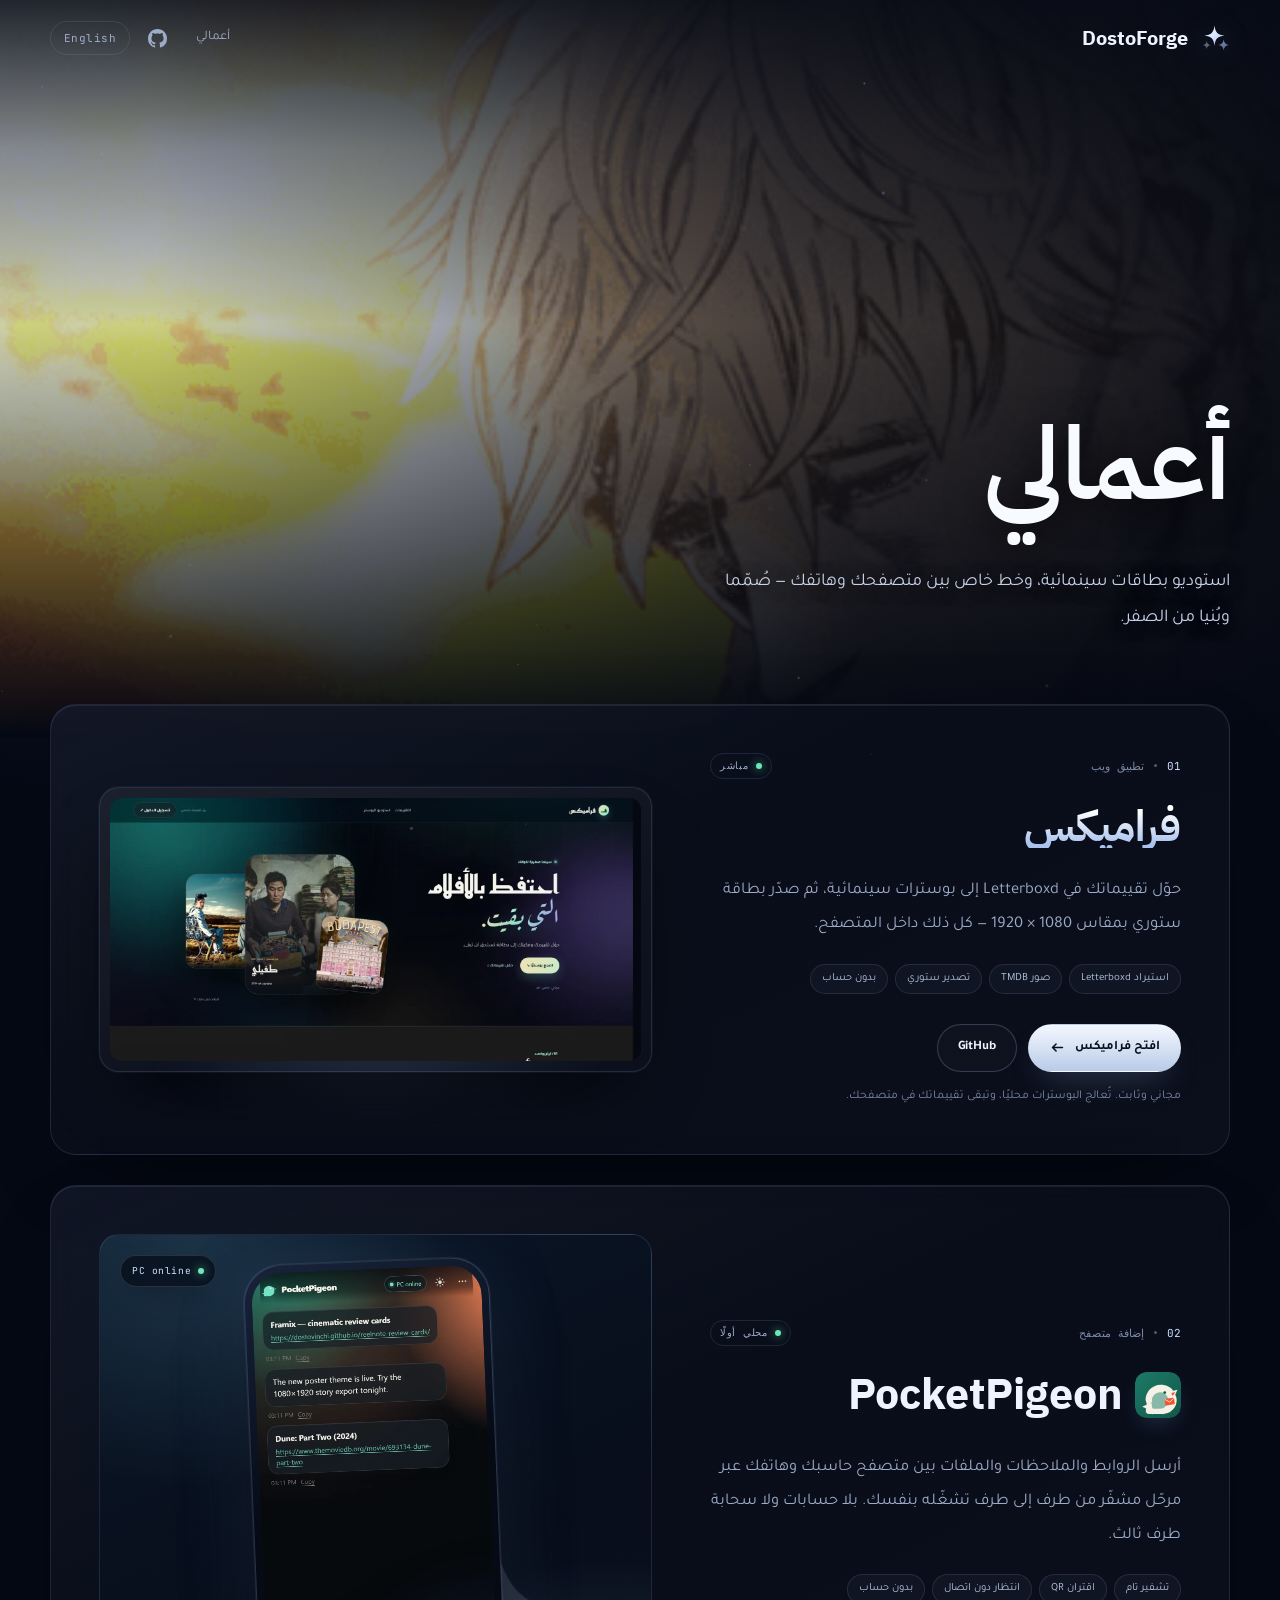
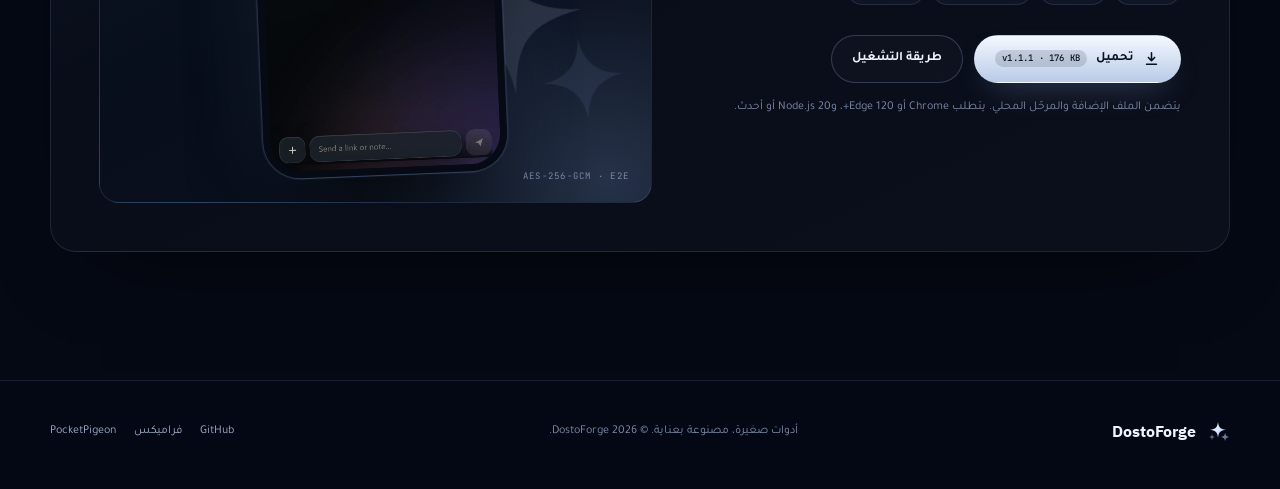
==== ar/index.html @ 3cb1f943 "Use the supplied anime loop for the hero Replace the generated hero with the user's anime GIF, re-en" ====
<!DOCTYPE html>
<html lang="ar" dir="rtl">
<head>
  <meta charset="utf-8">
  <meta name="viewport" content="width=device-width, initial-scale=1">
  <title>DostoForge — أدوات أفلام وتطبيقات صغيرة</title>
  <meta name="description" content="DostoForge يصنع أدوات أفلام صغيرة: فراميكس استوديو بطاقات المراجعات، وPocketPigeon إضافة إرسال مشفّرة من المتصفح إلى الهاتف.">
  <meta name="theme-color" content="#050914">
  <link rel="canonical" href="https://dostovinchi.github.io/ar/">
  <link rel="alternate" hreflang="en" href="https://dostovinchi.github.io/">
  <link rel="alternate" hreflang="ar" href="https://dostovinchi.github.io/ar/">
  <link rel="alternate" hreflang="x-default" href="https://dostovinchi.github.io/">
  <meta property="og:type" content="website">
  <meta property="og:site_name" content="DostoForge">
  <meta property="og:title" content="DostoForge — أدوات أفلام وتطبيقات صغيرة">
  <meta property="og:description" content="استوديو بطاقات سينمائية، وخط خاص بين متصفحك وهاتفك.">
  <meta property="og:url" content="https://dostovinchi.github.io/ar/">
  <meta property="og:image" content="https://dostovinchi.github.io/assets/brand/og.jpg?v=3">
  <meta property="og:image:width" content="1200">
  <meta property="og:image:height" content="630">
  <meta property="og:locale" content="ar_AR">
  <meta property="og:locale:alternate" content="en_US">
  <meta name="twitter:card" content="summary_large_image">
  <meta name="twitter:title" content="DostoForge — أدوات أفلام وتطبيقات صغيرة">
  <meta name="twitter:description" content="استوديو بطاقات سينمائية، وخط خاص بين متصفحك وهاتفك.">
  <meta name="twitter:image" content="https://dostovinchi.github.io/assets/brand/og.jpg?v=3">
  <link rel="icon" href="../assets/brand/icon.svg?v=2" type="image/svg+xml">
  <link rel="icon" href="../assets/brand/icon-32.png?v=2" sizes="32x32" type="image/png">
  <link rel="apple-touch-icon" href="../assets/brand/icon-180.png?v=2">
  <link rel="preconnect" href="https://fonts.googleapis.com">
  <link rel="preconnect" href="https://fonts.gstatic.com" crossorigin>
  <link href="https://fonts.googleapis.com/css2?family=IBM+Plex+Sans+Arabic:wght@300;400;500;600;700&family=JetBrains+Mono:wght@400;500&family=Tajawal:wght@400;500;700&display=swap" rel="stylesheet">
  <link rel="stylesheet" href="../styles.css?v=2">
  <script>document.documentElement.classList.add('js');</script>
  <script src="../app.js?v=2" defer></script>
</head>
<body>
  <canvas class="embers" data-embers aria-hidden="true"></canvas>
  <a class="skip" href="#main">انتقل إلى المحتوى</a>

  <header class="site-header" data-header>
    <div class="container bar">
      <a class="brand" href="../" aria-label="DostoForge — الرئيسية">
        <img src="../assets/brand/mark.svg?v=2" width="31" height="31" alt="">
        <span>DostoForge</span>
      </a>
      <nav class="nav" aria-label="الروابط">
        <a class="nav-link" href="#work">أعمالي</a>
        <a class="nav-icon" href="https://github.com/Dostovinchi" target="_blank" rel="noopener noreferrer" aria-label="Dostovinchi على GitHub" title="GitHub">
          <svg viewBox="0 0 16 16" fill="currentColor" aria-hidden="true"><path d="M8 0c4.42 0 8 3.58 8 8a8.013 8.013 0 0 1-5.45 7.59c-.4.08-.55-.17-.55-.38 0-.27.01-1.13.01-2.2 0-.75-.25-1.23-.54-1.48 1.78-.2 3.65-.88 3.65-3.95 0-.88-.31-1.59-.82-2.15.08-.2.36-1.02-.08-2.12 0 0-.67-.22-2.2.82-.64-.18-1.32-.27-2-.27-.68 0-1.36.09-2 .27-1.53-1.03-2.2-.82-2.2-.82-.44 1.1-.16 1.92-.08 2.12-.51.56-.82 1.28-.82 2.15 0 3.06 1.86 3.75 3.64 3.95-.23.2-.44.55-.51 1.07-.46.21-1.61.55-2.33-.66-.15-.24-.6-.83-1.23-.82-.67.01-.27.38.01.53.34.19.73.9.82 1.13.16.45.68 1.31 2.69.94 0 .67.01 1.3.01 1.49 0 .21-.15.45-.55.38A7.995 7.995 0 0 1 0 8c0-4.42 3.58-8 8-8Z"/></svg>
        </a>
        <a class="lang" href="../" hreflang="en" lang="en">English</a>
      </nav>
    </div>
  </header>

  <main id="main">
    <section class="hero" aria-labelledby="work-title">
      <div class="hero-media" aria-hidden="true">
        <picture>
          <source media="(prefers-reduced-motion: reduce)" srcset="../assets/hero/hero-anime-996.webp 996w, ../assets/hero/hero-anime.webp 498w" sizes="100vw">
          <source media="(max-width: 640px)" srcset="../assets/hero/hero-anime-mobile.gif">
          <img src="../assets/hero/hero-anime.gif" width="420" height="237" alt="" fetchpriority="high" decoding="async">
        </picture>
      </div>
      <div class="container hero-copy">
        <h1 id="work-title" class="display-title" data-reveal>أعمالي</h1>
        <p class="hero-lede" data-reveal>استوديو بطاقات سينمائية، وخط خاص بين متصفحك وهاتفك — صُمّما وبُنيا من الصفر.</p>
      </div>
    </section>

    <section id="work" class="container works" aria-label="الأعمال">
      <article class="card project" data-reveal>
        <div class="project-copy">
          <p class="project-meta">
            <span class="index">01</span>
            <span class="dot" aria-hidden="true"></span>
            <span>تطبيق ويب</span>
            <span class="status"><i aria-hidden="true"></i>مباشر</span>
          </p>
          <a class="project-logo" href="https://dostovinchi.github.io/reelnote-review-cards/" target="_blank" rel="noopener noreferrer">
            <span class="framix-word">فراميكس</span>
          </a>
          <p class="tagline">حوّل تقييماتك في Letterboxd إلى بوسترات سينمائية، ثم صدّر بطاقة ستوري بمقاس 1080 × 1920 — كل ذلك داخل المتصفح.</p>
          <ul class="chips">
            <li>استيراد Letterboxd</li>
            <li>صور TMDB</li>
            <li>تصدير ستوري</li>
            <li>بدون حساب</li>
          </ul>
          <div class="actions">
            <a class="btn btn-primary" href="https://dostovinchi.github.io/reelnote-review-cards/" target="_blank" rel="noopener noreferrer">
              افتح فراميكس
              <svg class="flip-rtl" viewBox="0 0 24 24" fill="none" stroke="currentColor" stroke-width="2.2" stroke-linecap="round" stroke-linejoin="round" aria-hidden="true"><path d="M5 12h14m0 0-5-5m5 5-5 5"/></svg>
            </a>
            <a class="btn btn-ghost" href="https://github.com/Dostovinchi/reelnote-review-cards" target="_blank" rel="noopener noreferrer">GitHub</a>
          </div>
          <p class="footnote">مجاني وثابت. تُعالج البوسترات محليًا، وتبقى تقييماتك في متصفحك.</p>
        </div>
        <a class="shot-frame project-art" href="https://dostovinchi.github.io/reelnote-review-cards/" target="_blank" rel="noopener noreferrer" aria-label="افتح فراميكس">
          <img src="../assets/framix/framix-studio.webp" width="1600" height="1000" alt="الصفحة الرئيسية لفراميكس مع صور أفلام عائمة وعنوان عربي" loading="lazy" decoding="async">
        </a>
      </article>

      <article class="card project" data-reveal>
        <div class="project-copy">
          <p class="project-meta">
            <span class="index">02</span>
            <span class="dot" aria-hidden="true"></span>
            <span>إضافة متصفح</span>
            <span class="status"><i aria-hidden="true"></i>محلي أولًا</span>
          </p>
          <div class="project-logo">
            <img class="pigeon-mark" src="../assets/pocketpigeon/icon.svg" width="46" height="46" alt="">
            <span>PocketPigeon</span>
          </div>
          <p class="tagline">أرسل الروابط والملاحظات والملفات بين متصفح حاسبك وهاتفك عبر مرحّل مشفّر من طرف إلى طرف تشغّله بنفسك. بلا حسابات ولا سحابة طرف ثالث.</p>
          <ul class="chips">
            <li>تشفير تام</li>
            <li>اقتران QR</li>
            <li>انتظار دون اتصال</li>
            <li>بدون حساب</li>
          </ul>
          <div class="actions">
            <a class="btn btn-primary" href="../downloads/pocketpigeon-1.1.1.zip" download>
              <svg viewBox="0 0 24 24" fill="none" stroke="currentColor" stroke-width="2.2" stroke-linecap="round" stroke-linejoin="round" aria-hidden="true"><path d="M12 4v11m0 0-4.5-4.5M12 15l4.5-4.5M5 20h14"/></svg>
              تحميل
              <span class="btn-badge">v1.1.1 · 176 KB</span>
            </a>
            <button class="btn btn-ghost" type="button" data-open-steps>طريقة التشغيل</button>
          </div>
          <p class="footnote">يتضمن الملف الإضافة والمرحّل المحلي. يتطلب Chrome أو Edge 120+، وNode.js 20 أو أحدث.</p>
        </div>
        <div class="pigeon-art project-art">
          <img class="pigeon-mark-bg" src="../assets/brand/mark.svg?v=2" width="230" height="230" alt="" aria-hidden="true">
          <span class="float-pill"><i aria-hidden="true"></i>PC online</span>
          <span class="art-caption">AES-256-GCM · E2E</span>
          <div class="phone">
            <img src="../assets/pocketpigeon/pigeon-inbox.webp" width="860" height="1864" alt="صندوق وارد PocketPigeon على الهاتف يعرض رابطين وملاحظة أُرسلت من الحاسب" loading="lazy" decoding="async">
          </div>
        </div>
      </article>
    </section>
  </main>

  <footer class="site-footer">
    <div class="container footer-row">
      <a class="footer-brand" href="../">
        <img src="../assets/brand/mark.svg?v=2" width="25" height="25" alt="">
        <span>DostoForge</span>
      </a>
      <p class="footer-note">أدوات صغيرة، مصنوعة بعناية. © 2026 DostoForge.</p>
      <nav class="footer-links" aria-label="روابط التذييل">
        <a href="https://github.com/Dostovinchi" target="_blank" rel="noopener noreferrer">GitHub</a>
        <a href="https://dostovinchi.github.io/reelnote-review-cards/" target="_blank" rel="noopener noreferrer">فراميكس</a>
        <a href="../downloads/pocketpigeon-1.1.1.zip" download>PocketPigeon</a>
      </nav>
    </div>
  </footer>

  <dialog class="dialog" data-steps-dialog aria-labelledby="steps-title">
    <div class="dialog-body">
      <button class="dialog-close" type="button" data-close-dialog aria-label="إغلاق">×</button>
      <p class="dialog-kicker">PocketPigeon · البدء السريع</p>
      <h2 id="steps-title">شغّله في ثلاث خطوات</h2>
      <p class="intro">PocketPigeon نصفان: إضافة للمتصفح، ومرحّل صغير يعمل على حاسبك.</p>
      <ol class="steps">
        <li>
          <strong>شغّل المرحّل</strong>
          <p>على ويندوز، فك ضغط الملف وانقر نقرًا مزدوجًا على <code>start-relay.cmd</code>. أو نفّذ <code>cd server &amp;&amp; npm install &amp;&amp; npm start</code>. أبقِ النافذة مفتوحة.</p>
        </li>
        <li>
          <strong>حمّل الإضافة</strong>
          <p>افتح <code>chrome://extensions</code>، فعّل «وضع المطوّر»، اختر <strong>تحميل غير مضغوط</strong> وحدد مجلد <code>extension</code>.</p>
        </li>
        <li>
          <strong>اقرن هاتفك</strong>
          <p>ضع الهاتف على نفس شبكة Wi-Fi، افتح الإضافة وامسح رمز QR. تُشفّر الرسائل على الجهازين.</p>
        </li>
      </ol>
      <p class="dialog-note">Node.js 20+ · ويندوز أو macOS أو Linux · لا يخزّن المرحّل سوى النص المشفّر.</p>
    </div>
  </dialog>
</body>
</html>
---- styles.css ----
/* DostoForge — shared styles for the English and Arabic pages */
:root {
  --bg: #050914;
  --bg-soft: #081020;
  --surface: #0b1426;
  --surface-2: #101c33;
  --ink: #eef3ff;
  --muted: #9dacc8;
  --faint: #7d8ba8;
  --accent: #cfe0ff;
  --accent-strong: #f4f8ff;
  --accent-deep: #7f9cd0;
  --line: rgba(170, 195, 255, 0.13);
  --line-strong: rgba(170, 195, 255, 0.24);
  --green: #6ee7b7;
  --teal: #7dd3fc;
  --display: "Sora", "Segoe UI", sans-serif;
  --body: "Inter", "Segoe UI", sans-serif;
  --mono: "JetBrains Mono", "SFMono-Regular", Consolas, monospace;
  --radius: 26px;
  --container: 1180px;
}

html[lang="ar"] {
  --display: "IBM Plex Sans Arabic", "Segoe UI", sans-serif;
  --body: "Tajawal", "Segoe UI", sans-serif;
}

*,
*::before,
*::after {
  box-sizing: border-box;
}

html {
  scroll-behavior: smooth;
  scroll-padding-top: 96px;
  color-scheme: dark;
}

body {
  margin: 0;
  min-height: 100vh;
  background:
    radial-gradient(1100px 640px at 88% -8%, rgba(38, 55, 100, 0.55), transparent 62%),
    radial-gradient(900px 560px at 4% 22%, rgba(20, 30, 62, 0.6), transparent 60%),
    var(--bg);
  color: var(--ink);
  font-family: var(--body);
  font-size: 16px;
  line-height: 1.65;
  -webkit-font-smoothing: antialiased;
  text-rendering: optimizeLegibility;
}

img {
  max-width: 100%;
}

a {
  color: inherit;
  text-decoration: none;
}

button {
  font: inherit;
  color: inherit;
  cursor: pointer;
}

::selection {
  background: rgba(160, 195, 255, 0.3);
  color: #fff;
}

:focus-visible {
  outline: 2px solid var(--accent);
  outline-offset: 3px;
  border-radius: 6px;
}

.container {
  width: min(100% - 44px, var(--container));
  margin-inline: auto;
}

.skip {
  position: absolute;
  inset-inline-start: 16px;
  top: -60px;
  z-index: 100;
  background: var(--accent);
  color: #071020;
  padding: 10px 16px;
  border-radius: 999px;
  font-weight: 700;
  transition: top 0.2s;
}

.skip:focus {
  top: 14px;
}

/* Ember canvas */
.embers {
  position: fixed;
  inset: 0;
  z-index: 3;
  pointer-events: none;
  opacity: 0.5;
}

/* Header */
.site-header {
  position: fixed;
  inset-inline: 0;
  top: 0;
  z-index: 20;
  transition: background 0.3s, border-color 0.3s, backdrop-filter 0.3s;
  border-bottom: 1px solid transparent;
}

.site-header.is-scrolled {
  background: rgba(5, 9, 20, 0.78);
  border-bottom-color: var(--line);
  -webkit-backdrop-filter: blur(16px);
  backdrop-filter: blur(16px);
}

.bar {
  display: flex;
  align-items: center;
  justify-content: space-between;
  gap: 20px;
  height: 76px;
}

.brand {
  display: inline-flex;
  align-items: center;
  gap: 11px;
  font-family: var(--display);
  font-weight: 800;
  font-size: 19px;
  letter-spacing: -0.02em;
}

html[lang="ar"] .brand {
  font-size: 20px;
  letter-spacing: 0;
}

.brand img {
  width: 31px;
  height: 31px;
  filter: drop-shadow(0 4px 14px rgba(150, 180, 255, 0.3));
}

.nav {
  display: flex;
  align-items: center;
  gap: 8px;
}

.nav-link,
.lang {
  font-size: 13px;
  color: var(--muted);
  padding: 8px 12px;
  border-radius: 999px;
  transition: color 0.2s, background 0.2s;
}

.nav-link:hover,
.lang:hover {
  color: var(--ink);
  background: rgba(255, 255, 255, 0.05);
}

.lang {
  font-family: var(--mono);
  font-size: 11px;
  letter-spacing: 0.04em;
  border: 1px solid var(--line);
  padding: 7px 13px;
}

.nav-icon {
  display: grid;
  place-items: center;
  width: 38px;
  height: 38px;
  border-radius: 50%;
  color: var(--muted);
  transition: color 0.2s, background 0.2s;
}

.nav-icon:hover {
  color: var(--ink);
  background: rgba(255, 255, 255, 0.06);
}

.nav-icon svg {
  width: 19px;
  height: 19px;
}

/* Hero */
.hero {
  position: relative;
  display: flex;
  align-items: flex-end;
  min-height: min(82vh, 760px);
  padding: 140px 0 clamp(64px, 8vw, 104px);
  overflow: hidden;
  isolation: isolate;
}

.hero-media {
  position: absolute;
  inset: 0;
  z-index: -1;
  background: url("assets/hero/hero-anime-996.webp") center / cover no-repeat;
}

.hero-media picture {
  display: block;
  width: 100%;
  height: 100%;
}

.hero-media img {
  width: 100%;
  height: 100%;
  object-fit: cover;
  object-position: 50% 40%;
  filter: brightness(1.08) saturate(1.03);
}

.hero-media::after {
  content: "";
  position: absolute;
  inset: 0;
  background:
    linear-gradient(180deg, rgba(5, 9, 20, 0.88) 0%, rgba(5, 9, 20, 0.46) 20%, rgba(5, 9, 20, 0.16) 44%, rgba(5, 9, 20, 0.64) 76%, var(--bg) 100%),
    linear-gradient(90deg, rgba(5, 9, 20, 0.9) 0%, rgba(5, 9, 20, 0.58) 38%, rgba(5, 9, 20, 0.16) 70%, transparent 88%),
    radial-gradient(140% 120% at 72% 8%, rgba(80, 115, 190, 0.16), transparent 62%);
}

html[dir="rtl"] .hero-media::after {
  background:
    linear-gradient(180deg, rgba(5, 9, 20, 0.88) 0%, rgba(5, 9, 20, 0.46) 20%, rgba(5, 9, 20, 0.16) 44%, rgba(5, 9, 20, 0.64) 76%, var(--bg) 100%),
    linear-gradient(270deg, rgba(5, 9, 20, 0.9) 0%, rgba(5, 9, 20, 0.58) 38%, rgba(5, 9, 20, 0.16) 70%, transparent 88%),
    radial-gradient(140% 120% at 28% 8%, rgba(80, 115, 190, 0.16), transparent 62%);
}

.hero-copy {
  position: relative;
}

h1.display-title {
  margin: 0;
  color: #f7faff;
  font-family: var(--display);
  font-size: clamp(58px, 8.4vw, 108px);
  font-weight: 700;
  line-height: 1.04;
  letter-spacing: -0.05em;
  text-wrap: balance;
  text-shadow: 0 6px 40px rgba(0, 0, 0, 0.75);
}

html[lang="ar"] h1.display-title {
  font-size: clamp(58px, 8vw, 106px);
  line-height: 1.34;
  letter-spacing: 0;
  font-weight: 600;
}

h1.display-title em {
  font-style: normal;
  font-weight: 300;
  letter-spacing: -0.02em;
  color: transparent;
  background: linear-gradient(180deg, #ffffff 16%, #9db9ee 100%);
  -webkit-background-clip: text;
  background-clip: text;
}

html[lang="ar"] h1.display-title em {
  font-weight: 400;
}

.hero-lede {
  max-width: 560px;
  margin: 22px 0 0;
  color: #c6d2e8;
  font-size: clamp(15px, 1.5vw, 18px);
  line-height: 1.85;
  text-shadow: 0 2px 18px rgba(0, 0, 0, 0.65);
}

html[lang="ar"] .hero-lede {
  line-height: 2;
  max-width: 520px;
  margin-top: 30px;
}

/* Work */
.works {
  position: relative;
  z-index: 2;
  display: grid;
  gap: 30px;
  margin-top: clamp(-34px, -3vw, -18px);
  padding-bottom: clamp(70px, 10vw, 130px);
}

.card {
  border: 1px solid var(--line);
  border-radius: var(--radius);
  background:
    linear-gradient(155deg, rgba(170, 200, 255, 0.065), rgba(170, 200, 255, 0.014) 42%, rgba(255, 255, 255, 0.02)),
    rgba(7, 12, 23, 0.74);
  box-shadow:
    inset 0 1px 0 rgba(190, 215, 255, 0.09),
    0 34px 90px -50px rgba(0, 0, 0, 0.92);
  -webkit-backdrop-filter: blur(14px);
  backdrop-filter: blur(14px);
}

.project {
  display: grid;
  grid-template-columns: minmax(0, 0.92fr) minmax(0, 1.08fr);
  align-items: center;
  gap: clamp(26px, 4.5vw, 58px);
  padding: clamp(24px, 4vw, 48px);
  overflow: hidden;
}

.project-copy {
  min-width: 0;
}

.project-meta {
  display: flex;
  flex-wrap: wrap;
  align-items: center;
  gap: 6px 10px;
  margin: 0 0 26px;
  font-family: var(--mono);
  font-size: 10px;
  letter-spacing: 0.14em;
  text-transform: uppercase;
  color: var(--faint);
}

html[lang="ar"] .project-meta {
  letter-spacing: 0;
  font-size: 11px;
}

.project-meta .index {
  color: var(--accent);
}

.project-meta .dot {
  width: 3px;
  height: 3px;
  border-radius: 50%;
  background: currentColor;
  opacity: 0.6;
}

.status {
  display: inline-flex;
  align-items: center;
  gap: 7px;
  margin-inline-start: auto;
  white-space: nowrap;
  color: var(--muted);
  font-size: 9.5px;
  letter-spacing: 0.08em;
  border: 1px solid var(--line);
  border-radius: 999px;
  padding: 4px 9px;
  text-transform: none;
}

.status i {
  width: 6px;
  height: 6px;
  border-radius: 50%;
  background: var(--green);
  box-shadow: 0 0 10px rgba(90, 214, 160, 0.9);
}

.project-logo {
  display: inline-flex;
  align-items: center;
  gap: 12px;
  font-family: var(--display);
  font-size: clamp(30px, 3.2vw, 41px);
  font-weight: 800;
  letter-spacing: -0.035em;
  line-height: 1;
  transition: opacity 0.2s;
}

.project-logo:hover {
  opacity: 0.85;
}

html[lang="ar"] .project-logo {
  letter-spacing: 0;
  font-size: clamp(32px, 3.4vw, 43px);
}

.framix-word {
  padding-inline-end: 2px;
  background: linear-gradient(180deg, #ffffff 12%, #a9c2ee 92%);
  -webkit-background-clip: text;
  background-clip: text;
  color: transparent;
}

.project-logo .pigeon-mark {
  width: 46px;
  height: 46px;
  border-radius: 12px;
  box-shadow: 0 10px 26px -12px rgba(125, 180, 255, 0.45);
}

.tagline {
  max-width: 480px;
  margin: 22px 0 0;
  color: var(--muted);
  font-size: clamp(14.5px, 1.35vw, 16.5px);
  line-height: 1.85;
}

html[lang="ar"] .tagline {
  line-height: 2.05;
  max-width: 500px;
}

.chips {
  display: flex;
  flex-wrap: wrap;
  gap: 7px;
  margin: 22px 0 0;
  padding: 0;
  list-style: none;
}

.chips li {
  border: 1px solid var(--line);
  border-radius: 999px;
  padding: 5px 11px;
  font-family: var(--mono);
  font-size: 9.5px;
  letter-spacing: 0.06em;
  color: #b7c6df;
  background: rgba(170, 200, 255, 0.04);
}

html[lang="ar"] .chips li {
  font-family: var(--body);
  font-size: 11px;
  letter-spacing: 0;
}

.actions {
  display: flex;
  flex-wrap: wrap;
  align-items: center;
  gap: 11px;
  margin-top: 30px;
}

.btn {
  display: inline-flex;
  align-items: center;
  justify-content: center;
  gap: 9px;
  min-height: 48px;
  padding: 12px 20px;
  border: 1px solid transparent;
  border-radius: 999px;
  font-size: 13px;
  font-weight: 700;
  line-height: 1;
  transition: transform 0.2s, background 0.2s, border-color 0.2s, box-shadow 0.2s;
}

.btn svg {
  flex: none;
  width: 17px;
  height: 17px;
}

.btn:hover {
  transform: translateY(-2px);
}

.btn-primary {
  background: linear-gradient(180deg, #f4f8ff, #b9cbe8);
  color: #071020;
  box-shadow: 0 14px 34px -16px rgba(150, 185, 255, 0.45);
}

.btn-primary:hover {
  box-shadow: 0 18px 40px -14px rgba(150, 185, 255, 0.6);
}

.btn-ghost {
  border-color: var(--line-strong);
  color: var(--ink);
  background: rgba(255, 255, 255, 0.02);
}

.btn-ghost:hover {
  border-color: rgba(160, 195, 255, 0.55);
  background: rgba(160, 195, 255, 0.07);
}

.btn-badge {
  font-family: var(--mono);
  font-size: 9px;
  letter-spacing: 0.02em;
  font-weight: 500;
  padding: 4px 7px;
  border-radius: 999px;
  background: rgba(7, 16, 32, 0.14);
}

.footnote {
  margin: 14px 0 0;
  color: var(--faint);
  font-size: 11px;
  line-height: 1.7;
}

html[lang="ar"] .footnote {
  font-size: 12px;
}

/* Project art */
.project-art {
  display: block;
  min-width: 0;
}

.shot-frame {
  position: relative;
  display: block;
  padding: 10px;
  border: 1px solid var(--line);
  border-radius: 20px;
  background: linear-gradient(160deg, rgba(255, 255, 255, 0.05), rgba(255, 255, 255, 0.01));
  box-shadow:
    0 0 0 1px rgba(160, 195, 255, 0.05),
    0 34px 80px -36px rgba(0, 0, 0, 0.95);
  transition: transform 0.35s, box-shadow 0.35s, border-color 0.35s;
}

.shot-frame::before {
  content: "";
  position: absolute;
  inset: auto 8% -14%;
  height: 40%;
  background: radial-gradient(closest-side, rgba(150, 190, 255, 0.24), transparent);
  filter: blur(22px);
  z-index: -1;
  opacity: 0.7;
}

.shot-frame img {
  display: block;
  width: 100%;
  height: auto;
  border-radius: 12px;
}

a.shot-frame:hover {
  transform: translateY(-5px);
  border-color: rgba(160, 195, 255, 0.4);
  box-shadow:
    0 0 0 1px rgba(160, 195, 255, 0.14),
    0 42px 90px -32px rgba(0, 0, 0, 0.95);
}

.pigeon-art {
  position: relative;
  display: grid;
  place-items: center;
  min-height: clamp(430px, 46vw, 540px);
  padding: 26px;
  border: 1px solid var(--line);
  border-radius: 20px;
  overflow: hidden;
  background:
    radial-gradient(80% 70% at 16% 4%, rgba(125, 211, 252, 0.16), transparent 58%),
    radial-gradient(75% 65% at 92% 96%, rgba(160, 195, 255, 0.18), transparent 60%),
    linear-gradient(155deg, #0a1626, #080e1b 60%, #0b1220);
}

.pigeon-art::before {
  content: "";
  position: absolute;
  inset: 0;
  background-image: radial-gradient(rgba(255, 255, 255, 0.16) 1px, transparent 1px);
  background-size: 22px 22px;
  opacity: 0.14;
  -webkit-mask-image: radial-gradient(70% 70% at 50% 50%, #000, transparent 78%);
  mask-image: radial-gradient(70% 70% at 50% 50%, #000, transparent 78%);
}

.pigeon-mark-bg {
  position: absolute;
  z-index: 0;
  inset-inline-start: 5%;
  bottom: 8%;
  width: min(44%, 230px);
  height: auto;
  opacity: 0.15;
  filter: blur(0.6px);
  transform: rotate(-8deg);
  pointer-events: none;
}

.art-caption {
  position: absolute;
  z-index: 2;
  inset-inline-start: 22px;
  bottom: 18px;
  font-family: var(--mono);
  font-size: 9px;
  letter-spacing: 0.14em;
  color: rgba(190, 212, 245, 0.55);
}

.phone {
  position: relative;
  z-index: 1;
  width: clamp(196px, 22vw, 246px);
  padding: 7px;
  border-radius: 38px;
  border: 1px solid rgba(185, 210, 255, 0.2);
  background: linear-gradient(160deg, #18233a, #050a14 45%);
  box-shadow:
    0 46px 90px -30px rgba(0, 0, 0, 0.95),
    0 0 0 1px rgba(125, 180, 255, 0.1),
    0 0 90px -20px rgba(125, 180, 255, 0.22);
  transform: rotate(-2.4deg);
  transition: transform 0.4s;
}

.phone img {
  display: block;
  width: 100%;
  height: auto;
  border-radius: 31px;
}

.pigeon-art:hover .phone {
  transform: rotate(0deg) translateY(-4px);
}

.float-pill {
  position: absolute;
  z-index: 2;
  inset-inline-end: 20px;
  top: 20px;
  display: inline-flex;
  align-items: center;
  gap: 7px;
  padding: 7px 11px;
  border: 1px solid rgba(255, 255, 255, 0.12);
  border-radius: 999px;
  background: rgba(6, 12, 24, 0.75);
  -webkit-backdrop-filter: blur(10px);
  backdrop-filter: blur(10px);
  font-family: var(--mono);
  font-size: 9.5px;
  letter-spacing: 0.06em;
  color: #cfe4ff;
  box-shadow: 0 10px 30px -12px rgba(0, 0, 0, 0.8);
}

.float-pill i {
  width: 6px;
  height: 6px;
  border-radius: 50%;
  background: var(--green);
  box-shadow: 0 0 10px rgba(90, 214, 160, 0.95);
}

/* Dialog */
.dialog {
  width: min(92vw, 520px);
  padding: 0;
  border: 1px solid rgba(160, 195, 255, 0.28);
  border-radius: 22px;
  background: #071120;
  color: var(--ink);
  box-shadow: 0 50px 120px -30px rgba(0, 0, 0, 0.9);
}

.dialog::backdrop {
  background: rgba(3, 6, 14, 0.74);
  -webkit-backdrop-filter: blur(6px);
  backdrop-filter: blur(6px);
}

.dialog-body {
  position: relative;
  padding: clamp(24px, 4vw, 36px);
}

.dialog-close {
  position: absolute;
  inset-inline-end: 14px;
  top: 12px;
  width: 34px;
  height: 34px;
  border: 0;
  border-radius: 50%;
  background: rgba(255, 255, 255, 0.05);
  color: var(--muted);
  font-size: 20px;
  line-height: 1;
  display: grid;
  place-items: center;
}

.dialog-close:hover {
  background: rgba(255, 255, 255, 0.1);
  color: var(--ink);
}

.dialog-kicker {
  margin: 0 0 10px;
  font-family: var(--mono);
  font-size: 10px;
  letter-spacing: 0.16em;
  text-transform: uppercase;
  color: var(--accent);
}

html[lang="ar"] .dialog-kicker {
  letter-spacing: 0.04em;
  font-size: 11px;
}

.dialog h2 {
  margin: 0 0 8px;
  font-family: var(--display);
  font-size: clamp(24px, 3vw, 30px);
  line-height: 1.2;
  letter-spacing: -0.02em;
}

html[lang="ar"] .dialog h2 {
  letter-spacing: 0;
  line-height: 1.45;
}

.dialog .intro {
  margin: 0;
  color: var(--muted);
  font-size: 13px;
  line-height: 1.8;
}

.steps {
  display: grid;
  gap: 16px;
  margin: 24px 0 0;
  padding: 0;
  list-style: none;
  counter-reset: step;
}

.steps li {
  position: relative;
  display: grid;
  gap: 5px;
  padding-inline-start: 44px;
  counter-increment: step;
}

.steps li::before {
  content: counter(step, decimal-leading-zero);
  position: absolute;
  inset-inline-start: 0;
  top: 2px;
  font-family: var(--mono);
  font-size: 11px;
  color: var(--accent);
  border: 1px solid rgba(160, 195, 255, 0.32);
  border-radius: 50%;
  width: 29px;
  height: 29px;
  display: grid;
  place-items: center;
}

.steps strong {
  font-size: 13.5px;
  font-weight: 700;
}

.steps p {
  margin: 0;
  color: var(--muted);
  font-size: 12.5px;
  line-height: 1.8;
}

.steps code {
  font-family: var(--mono);
  font-size: 11px;
  color: #dbe7ff;
  background: rgba(255, 255, 255, 0.06);
  border: 1px solid var(--line);
  border-radius: 6px;
  padding: 1px 5px;
  direction: ltr;
  unicode-bidi: embed;
  display: inline-block;
}

.dialog-note {
  margin: 24px 0 0;
  padding-top: 16px;
  border-top: 1px solid var(--line);
  color: var(--faint);
  font-size: 11px;
  line-height: 1.8;
}

/* Footer */
.site-footer {
  border-top: 1px solid var(--line);
  padding: 38px 0 44px;
  background: rgba(5, 9, 20, 0.5);
}

.footer-row {
  display: flex;
  align-items: center;
  justify-content: space-between;
  gap: 22px;
  flex-wrap: wrap;
}

.footer-brand {
  display: inline-flex;
  align-items: center;
  gap: 10px;
  font-family: var(--display);
  font-weight: 800;
  font-size: 16px;
}

.footer-brand img {
  width: 24px;
  height: 24px;
}

.footer-note {
  margin: 0;
  color: var(--faint);
  font-size: 12px;
}

.footer-links {
  display: flex;
  align-items: center;
  gap: 18px;
  font-size: 12px;
  color: var(--muted);
}

.footer-links a:hover {
  color: var(--accent);
}

/* Reveal */
.js [data-reveal] {
  opacity: 0;
  transform: translateY(18px);
  transition:
    opacity 0.7s ease,
    transform 0.75s cubic-bezier(0.2, 0.7, 0.2, 1);
}

.js [data-reveal].is-visible {
  opacity: 1;
  transform: none;
}

.reveal-all [data-reveal] {
  opacity: 1 !important;
  transform: none !important;
}

/* RTL helpers */
html[dir="rtl"] .flip-rtl {
  transform: scaleX(-1);
}

/* Responsive */
@media (max-width: 900px) {
  .project {
    grid-template-columns: minmax(0, 1fr);
    gap: 30px;
  }

  .project-art {
    order: 2;
  }

  .pigeon-art {
    min-height: 440px;
  }

  .phone {
    width: 214px;
  }
}

@media (max-width: 640px) {
  .container {
    width: min(100% - 32px, var(--container));
  }

  .bar {
    height: 66px;
  }

  .brand {
    font-size: 17px;
  }

  .brand img {
    width: 30px;
    height: 30px;
  }

  .nav-link {
    display: none;
  }

  .nav {
    gap: 2px;
  }

  .nav-icon {
    width: 34px;
    height: 34px;
  }

  .lang {
    font-size: 10px;
    padding: 6px 10px;
  }

  .hero {
    min-height: 640px;
    padding-top: 112px;
  }

  .hero-media img {
    object-position: 58% 34%;
  }

  .works {
    gap: 20px;
    margin-top: -10px;
  }

  .project {
    padding: 22px;
    border-radius: 22px;
  }

  .project-logo .pigeon-mark {
    width: 40px;
    height: 40px;
    border-radius: 10px;
  }

  .project-logo {
    font-size: 31px;
  }

  .project-meta {
    margin-bottom: 20px;
  }

  .btn {
    width: 100%;
    min-height: 46px;
  }

  .actions {
    gap: 8px;
  }

  .pigeon-art {
    min-height: 420px;
    padding: 18px;
  }

  .phone {
    width: 198px;
  }

  .float-pill {
    top: 14px;
    inset-inline-end: 14px;
  }

  .footer-row {
    justify-content: flex-start;
    gap: 16px;
  }

  .footer-note {
    order: 3;
    flex-basis: 100%;
  }

  .footer-links {
    gap: 14px;
  }
}

@media (max-width: 360px) {
  .project-meta > span:nth-child(3) {
    white-space: nowrap;
  }

  .project-logo {
    font-size: 27px;
    gap: 10px;
  }

  .project-logo .pigeon-mark {
    width: 36px;
    height: 36px;
  }

  .pigeon-art {
    padding: 16px;
  }

  .phone {
    width: 180px;
  }
}

@media (prefers-reduced-motion: reduce) {
  html {
    scroll-behavior: auto;
  }

  *,
  *::before,
  *::after {
    animation-duration: 0.001ms !important;
    animation-iteration-count: 1 !important;
    transition-duration: 0.001ms !important;
  }

  .js [data-reveal] {
    opacity: 1;
    transform: none;
  }

  .embers {
    display: none;
  }
}
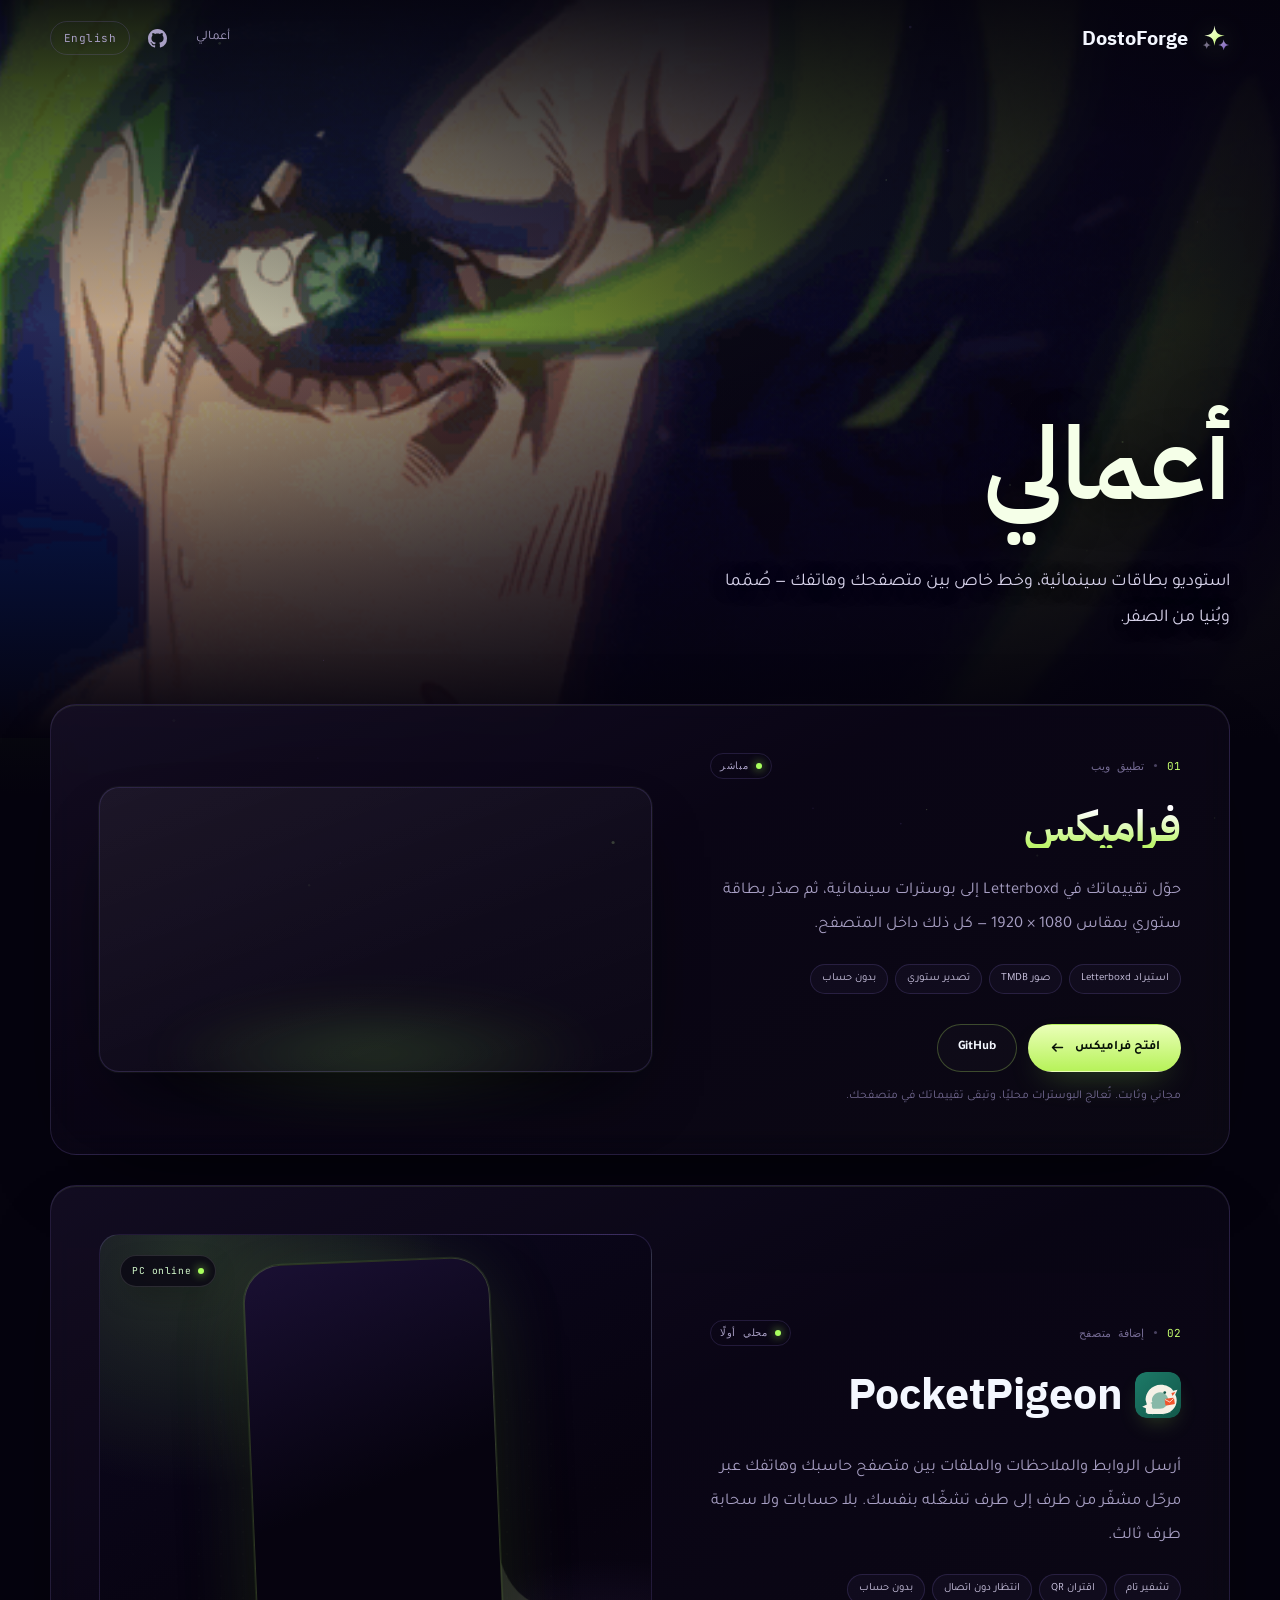
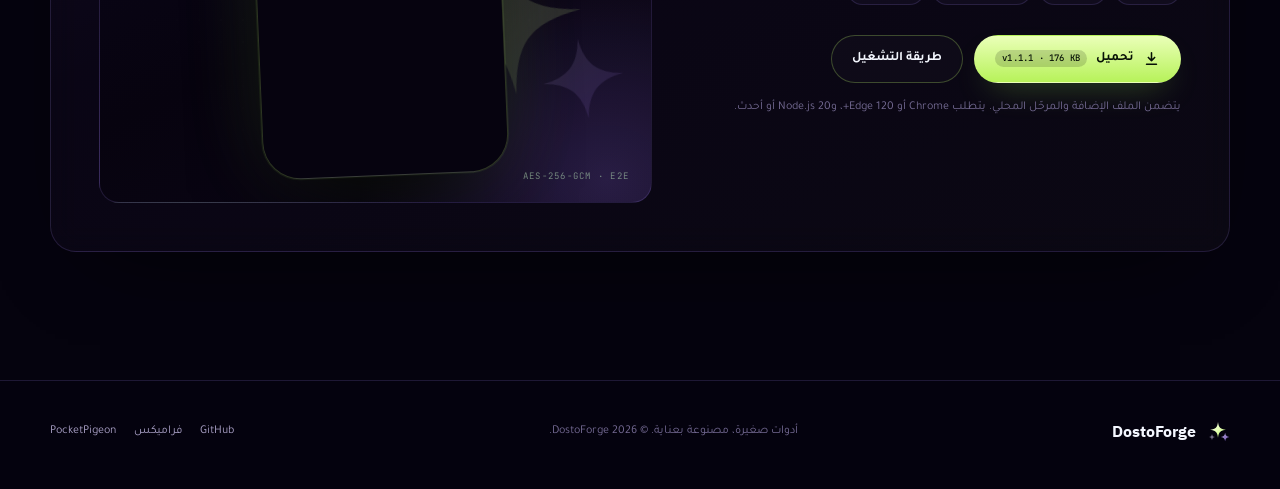
==== commit e5b50828: "Use Made In Heaven GIF with a matching lime/violet theme Swap the hero to the supplied 918 KB loop a" ====
--- a/ar/index.html
+++ b/ar/index.html
@@ -5,7 +5,7 @@
   <meta name="viewport" content="width=device-width, initial-scale=1">
   <title>DostoForge — أدوات أفلام وتطبيقات صغيرة</title>
   <meta name="description" content="DostoForge يصنع أدوات أفلام صغيرة: فراميكس استوديو بطاقات المراجعات، وPocketPigeon إضافة إرسال مشفّرة من المتصفح إلى الهاتف.">
-  <meta name="theme-color" content="#050914">
+  <meta name="theme-color" content="#05030e">
   <link rel="canonical" href="https://dostovinchi.github.io/ar/">
   <link rel="alternate" hreflang="en" href="https://dostovinchi.github.io/">
   <link rel="alternate" hreflang="ar" href="https://dostovinchi.github.io/ar/">
@@ -15,7 +15,7 @@
   <meta property="og:title" content="DostoForge — أدوات أفلام وتطبيقات صغيرة">
   <meta property="og:description" content="استوديو بطاقات سينمائية، وخط خاص بين متصفحك وهاتفك.">
   <meta property="og:url" content="https://dostovinchi.github.io/ar/">
-  <meta property="og:image" content="https://dostovinchi.github.io/assets/brand/og.jpg?v=3">
+  <meta property="og:image" content="https://dostovinchi.github.io/assets/brand/og.jpg?v=4">
   <meta property="og:image:width" content="1200">
   <meta property="og:image:height" content="630">
   <meta property="og:locale" content="ar_AR">
@@ -23,16 +23,16 @@
   <meta name="twitter:card" content="summary_large_image">
   <meta name="twitter:title" content="DostoForge — أدوات أفلام وتطبيقات صغيرة">
   <meta name="twitter:description" content="استوديو بطاقات سينمائية، وخط خاص بين متصفحك وهاتفك.">
-  <meta name="twitter:image" content="https://dostovinchi.github.io/assets/brand/og.jpg?v=3">
-  <link rel="icon" href="../assets/brand/icon.svg?v=2" type="image/svg+xml">
-  <link rel="icon" href="../assets/brand/icon-32.png?v=2" sizes="32x32" type="image/png">
-  <link rel="apple-touch-icon" href="../assets/brand/icon-180.png?v=2">
+  <meta name="twitter:image" content="https://dostovinchi.github.io/assets/brand/og.jpg?v=4">
+  <link rel="icon" href="../assets/brand/icon.svg?v=3" type="image/svg+xml">
+  <link rel="icon" href="../assets/brand/icon-32.png?v=3" sizes="32x32" type="image/png">
+  <link rel="apple-touch-icon" href="../assets/brand/icon-180.png?v=3">
   <link rel="preconnect" href="https://fonts.googleapis.com">
   <link rel="preconnect" href="https://fonts.gstatic.com" crossorigin>
   <link href="https://fonts.googleapis.com/css2?family=IBM+Plex+Sans+Arabic:wght@300;400;500;600;700&family=JetBrains+Mono:wght@400;500&family=Tajawal:wght@400;500;700&display=swap" rel="stylesheet">
-  <link rel="stylesheet" href="../styles.css?v=2">
+  <link rel="stylesheet" href="../styles.css?v=3">
   <script>document.documentElement.classList.add('js');</script>
-  <script src="../app.js?v=2" defer></script>
+  <script src="../app.js?v=3" defer></script>
 </head>
 <body>
   <canvas class="embers" data-embers aria-hidden="true"></canvas>
@@ -41,7 +41,7 @@
   <header class="site-header" data-header>
     <div class="container bar">
       <a class="brand" href="../" aria-label="DostoForge — الرئيسية">
-        <img src="../assets/brand/mark.svg?v=2" width="31" height="31" alt="">
+        <img src="../assets/brand/mark.svg?v=3" width="31" height="31" alt="">
         <span>DostoForge</span>
       </a>
       <nav class="nav" aria-label="الروابط">
@@ -58,9 +58,8 @@
     <section class="hero" aria-labelledby="work-title">
       <div class="hero-media" aria-hidden="true">
         <picture>
-          <source media="(prefers-reduced-motion: reduce)" srcset="../assets/hero/hero-anime-996.webp 996w, ../assets/hero/hero-anime.webp 498w" sizes="100vw">
-          <source media="(max-width: 640px)" srcset="../assets/hero/hero-anime-mobile.gif">
-          <img src="../assets/hero/hero-anime.gif" width="420" height="237" alt="" fetchpriority="high" decoding="async">
+          <source media="(prefers-reduced-motion: reduce)" srcset="../assets/hero/hero-heaven-996.webp 996w, ../assets/hero/hero-heaven.webp 498w" sizes="100vw">
+          <img src="../assets/hero/hero-heaven.gif" width="498" height="281" alt="" fetchpriority="high" decoding="async">
         </picture>
       </div>
       <div class="container hero-copy">
@@ -132,7 +131,7 @@
           <p class="footnote">يتضمن الملف الإضافة والمرحّل المحلي. يتطلب Chrome أو Edge 120+، وNode.js 20 أو أحدث.</p>
         </div>
         <div class="pigeon-art project-art">
-          <img class="pigeon-mark-bg" src="../assets/brand/mark.svg?v=2" width="230" height="230" alt="" aria-hidden="true">
+          <img class="pigeon-mark-bg" src="../assets/brand/mark.svg?v=3" width="230" height="230" alt="" aria-hidden="true">
           <span class="float-pill"><i aria-hidden="true"></i>PC online</span>
           <span class="art-caption">AES-256-GCM · E2E</span>
           <div class="phone">
@@ -146,7 +145,7 @@
   <footer class="site-footer">
     <div class="container footer-row">
       <a class="footer-brand" href="../">
-        <img src="../assets/brand/mark.svg?v=2" width="25" height="25" alt="">
+        <img src="../assets/brand/mark.svg?v=3" width="25" height="25" alt="">
         <span>DostoForge</span>
       </a>
       <p class="footer-note">أدوات صغيرة، مصنوعة بعناية. © 2026 DostoForge.</p>
--- a/styles.css
+++ b/styles.css
@@ -1,20 +1,20 @@
 /* DostoForge — shared styles for the English and Arabic pages */
 :root {
-  --bg: #050914;
-  --bg-soft: #081020;
-  --surface: #0b1426;
-  --surface-2: #101c33;
-  --ink: #eef3ff;
-  --muted: #9dacc8;
-  --faint: #7d8ba8;
-  --accent: #cfe0ff;
-  --accent-strong: #f4f8ff;
-  --accent-deep: #7f9cd0;
-  --line: rgba(170, 195, 255, 0.13);
-  --line-strong: rgba(170, 195, 255, 0.24);
-  --green: #6ee7b7;
-  --teal: #7dd3fc;
-  --display: "Sora", "Segoe UI", sans-serif;
+  --bg: #05030e;
+  --bg-soft: #0a0518;
+  --surface: #0e0820;
+  --surface-2: #150d2b;
+  --ink: #f4f7ff;
+  --muted: #a89fc4;
+  --faint: #746a93;
+  --accent: #c6ff6e;
+  --accent-strong: #eaffb8;
+  --accent-deep: #6fae2f;
+  --line: rgba(170, 140, 255, 0.16);
+  --line-strong: rgba(198, 255, 110, 0.26);
+  --green: #a8ff5e;
+  --teal: #b69cff;
+  --display: "Space Grotesk", "Segoe UI", sans-serif;
   --body: "Inter", "Segoe UI", sans-serif;
   --mono: "JetBrains Mono", "SFMono-Regular", Consolas, monospace;
   --radius: 26px;
@@ -42,8 +42,8 @@
   margin: 0;
   min-height: 100vh;
   background:
-    radial-gradient(1100px 640px at 88% -8%, rgba(38, 55, 100, 0.55), transparent 62%),
-    radial-gradient(900px 560px at 4% 22%, rgba(20, 30, 62, 0.6), transparent 60%),
+    radial-gradient(1100px 640px at 88% -8%, rgba(70, 35, 130, 0.55), transparent 62%),
+    radial-gradient(900px 560px at 4% 22%, rgba(45, 75, 30, 0.35), transparent 60%),
     var(--bg);
   color: var(--ink);
   font-family: var(--body);
@@ -69,8 +69,8 @@
 }
 
 ::selection {
-  background: rgba(160, 195, 255, 0.3);
-  color: #fff;
+  background: rgba(198, 255, 110, 0.32);
+  color: #071006;
 }
 
 :focus-visible {
@@ -90,7 +90,7 @@
   top: -60px;
   z-index: 100;
   background: var(--accent);
-  color: #071020;
+  color: #071006;
   padding: 10px 16px;
   border-radius: 999px;
   font-weight: 700;
@@ -121,7 +121,7 @@
 }
 
 .site-header.is-scrolled {
-  background: rgba(5, 9, 20, 0.78);
+  background: rgba(5, 3, 14, 0.8);
   border-bottom-color: var(--line);
   -webkit-backdrop-filter: blur(16px);
   backdrop-filter: blur(16px);
@@ -140,7 +140,7 @@
   align-items: center;
   gap: 11px;
   font-family: var(--display);
-  font-weight: 800;
+  font-weight: 700;
   font-size: 19px;
   letter-spacing: -0.02em;
 }
@@ -153,7 +153,7 @@
 .brand img {
   width: 31px;
   height: 31px;
-  filter: drop-shadow(0 4px 14px rgba(150, 180, 255, 0.3));
+  filter: drop-shadow(0 4px 14px rgba(198, 255, 110, 0.35));
 }
 
 .nav {
@@ -220,7 +220,7 @@
   position: absolute;
   inset: 0;
   z-index: -1;
-  background: url("assets/hero/hero-anime-996.webp") center / cover no-repeat;
+  background: url("assets/hero/hero-heaven-996.webp") center / cover no-repeat;
 }
 
 .hero-media picture {
@@ -242,16 +242,16 @@
   position: absolute;
   inset: 0;
   background:
-    linear-gradient(180deg, rgba(5, 9, 20, 0.88) 0%, rgba(5, 9, 20, 0.46) 20%, rgba(5, 9, 20, 0.16) 44%, rgba(5, 9, 20, 0.64) 76%, var(--bg) 100%),
-    linear-gradient(90deg, rgba(5, 9, 20, 0.9) 0%, rgba(5, 9, 20, 0.58) 38%, rgba(5, 9, 20, 0.16) 70%, transparent 88%),
-    radial-gradient(140% 120% at 72% 8%, rgba(80, 115, 190, 0.16), transparent 62%);
+    linear-gradient(180deg, rgba(5, 3, 14, 0.9) 0%, rgba(9, 4, 22, 0.52) 20%, rgba(10, 5, 25, 0.2) 44%, rgba(8, 4, 18, 0.7) 76%, var(--bg) 100%),
+    linear-gradient(90deg, rgba(5, 3, 14, 0.92) 0%, rgba(9, 4, 22, 0.62) 38%, rgba(12, 6, 28, 0.18) 70%, transparent 88%),
+    radial-gradient(140% 120% at 72% 8%, rgba(150, 255, 80, 0.16), transparent 62%);
 }
 
 html[dir="rtl"] .hero-media::after {
   background:
-    linear-gradient(180deg, rgba(5, 9, 20, 0.88) 0%, rgba(5, 9, 20, 0.46) 20%, rgba(5, 9, 20, 0.16) 44%, rgba(5, 9, 20, 0.64) 76%, var(--bg) 100%),
-    linear-gradient(270deg, rgba(5, 9, 20, 0.9) 0%, rgba(5, 9, 20, 0.58) 38%, rgba(5, 9, 20, 0.16) 70%, transparent 88%),
-    radial-gradient(140% 120% at 28% 8%, rgba(80, 115, 190, 0.16), transparent 62%);
+    linear-gradient(180deg, rgba(5, 3, 14, 0.9) 0%, rgba(9, 4, 22, 0.52) 20%, rgba(10, 5, 25, 0.2) 44%, rgba(8, 4, 18, 0.7) 76%, var(--bg) 100%),
+    linear-gradient(270deg, rgba(5, 3, 14, 0.92) 0%, rgba(9, 4, 22, 0.62) 38%, rgba(12, 6, 28, 0.18) 70%, transparent 88%),
+    radial-gradient(140% 120% at 28% 8%, rgba(150, 255, 80, 0.16), transparent 62%);
 }
 
 .hero-copy {
@@ -260,7 +260,7 @@
 
 h1.display-title {
   margin: 0;
-  color: #f7faff;
+  color: #f5ffe8;
   font-family: var(--display);
   font-size: clamp(58px, 8.4vw, 108px);
   font-weight: 700;
@@ -282,7 +282,7 @@
   font-weight: 300;
   letter-spacing: -0.02em;
   color: transparent;
-  background: linear-gradient(180deg, #ffffff 16%, #9db9ee 100%);
+  background: linear-gradient(180deg, #ffffff 16%, #c6ff6e 100%);
   -webkit-background-clip: text;
   background-clip: text;
 }
@@ -294,7 +294,7 @@
 .hero-lede {
   max-width: 560px;
   margin: 22px 0 0;
-  color: #c6d2e8;
+  color: #d7d2ea;
   font-size: clamp(15px, 1.5vw, 18px);
   line-height: 1.85;
   text-shadow: 0 2px 18px rgba(0, 0, 0, 0.65);
@@ -320,10 +320,10 @@
   border: 1px solid var(--line);
   border-radius: var(--radius);
   background:
-    linear-gradient(155deg, rgba(170, 200, 255, 0.065), rgba(170, 200, 255, 0.014) 42%, rgba(255, 255, 255, 0.02)),
-    rgba(7, 12, 23, 0.74);
+    linear-gradient(155deg, rgba(170, 130, 255, 0.07), rgba(170, 130, 255, 0.015) 42%, rgba(198, 255, 110, 0.02)),
+    rgba(8, 4, 18, 0.78);
   box-shadow:
-    inset 0 1px 0 rgba(190, 215, 255, 0.09),
+    inset 0 1px 0 rgba(198, 255, 110, 0.09),
     0 34px 90px -50px rgba(0, 0, 0, 0.92);
   -webkit-backdrop-filter: blur(14px);
   backdrop-filter: blur(14px);
@@ -392,7 +392,7 @@
   height: 6px;
   border-radius: 50%;
   background: var(--green);
-  box-shadow: 0 0 10px rgba(90, 214, 160, 0.9);
+  box-shadow: 0 0 10px rgba(168, 255, 94, 0.9);
 }
 
 .project-logo {
@@ -401,7 +401,7 @@
   gap: 12px;
   font-family: var(--display);
   font-size: clamp(30px, 3.2vw, 41px);
-  font-weight: 800;
+  font-weight: 700;
   letter-spacing: -0.035em;
   line-height: 1;
   transition: opacity 0.2s;
@@ -418,7 +418,7 @@
 
 .framix-word {
   padding-inline-end: 2px;
-  background: linear-gradient(180deg, #ffffff 12%, #a9c2ee 92%);
+  background: linear-gradient(180deg, #ffffff 12%, #bdf56c 92%);
   -webkit-background-clip: text;
   background-clip: text;
   color: transparent;
@@ -428,7 +428,7 @@
   width: 46px;
   height: 46px;
   border-radius: 12px;
-  box-shadow: 0 10px 26px -12px rgba(125, 180, 255, 0.45);
+  box-shadow: 0 10px 26px -12px rgba(168, 255, 94, 0.45);
 }
 
 .tagline {
@@ -460,8 +460,8 @@
   font-family: var(--mono);
   font-size: 9.5px;
   letter-spacing: 0.06em;
-  color: #b7c6df;
-  background: rgba(170, 200, 255, 0.04);
+  color: #cfc7e4;
+  background: rgba(170, 140, 255, 0.045);
 }
 
 html[lang="ar"] .chips li {
@@ -504,13 +504,13 @@
 }
 
 .btn-primary {
-  background: linear-gradient(180deg, #f4f8ff, #b9cbe8);
-  color: #071020;
-  box-shadow: 0 14px 34px -16px rgba(150, 185, 255, 0.45);
+  background: linear-gradient(180deg, #eaffb8, #b7f25a);
+  color: #071006;
+  box-shadow: 0 14px 34px -16px rgba(160, 255, 90, 0.42);
 }
 
 .btn-primary:hover {
-  box-shadow: 0 18px 40px -14px rgba(150, 185, 255, 0.6);
+  box-shadow: 0 18px 40px -14px rgba(160, 255, 90, 0.56);
 }
 
 .btn-ghost {
@@ -520,8 +520,8 @@
 }
 
 .btn-ghost:hover {
-  border-color: rgba(160, 195, 255, 0.55);
-  background: rgba(160, 195, 255, 0.07);
+  border-color: rgba(198, 255, 110, 0.55);
+  background: rgba(198, 255, 110, 0.07);
 }
 
 .btn-badge {
@@ -531,7 +531,7 @@
   font-weight: 500;
   padding: 4px 7px;
   border-radius: 999px;
-  background: rgba(7, 16, 32, 0.14);
+  background: rgba(7, 16, 6, 0.16);
 }
 
 .footnote {
@@ -559,7 +559,7 @@
   border-radius: 20px;
   background: linear-gradient(160deg, rgba(255, 255, 255, 0.05), rgba(255, 255, 255, 0.01));
   box-shadow:
-    0 0 0 1px rgba(160, 195, 255, 0.05),
+    0 0 0 1px rgba(198, 255, 110, 0.05),
     0 34px 80px -36px rgba(0, 0, 0, 0.95);
   transition: transform 0.35s, box-shadow 0.35s, border-color 0.35s;
 }
@@ -569,7 +569,7 @@
   position: absolute;
   inset: auto 8% -14%;
   height: 40%;
-  background: radial-gradient(closest-side, rgba(150, 190, 255, 0.24), transparent);
+  background: radial-gradient(closest-side, rgba(160, 255, 90, 0.24), transparent);
   filter: blur(22px);
   z-index: -1;
   opacity: 0.7;
@@ -584,9 +584,9 @@
 
 a.shot-frame:hover {
   transform: translateY(-5px);
-  border-color: rgba(160, 195, 255, 0.4);
+  border-color: rgba(198, 255, 110, 0.4);
   box-shadow:
-    0 0 0 1px rgba(160, 195, 255, 0.14),
+    0 0 0 1px rgba(198, 255, 110, 0.14),
     0 42px 90px -32px rgba(0, 0, 0, 0.95);
 }
 
@@ -600,9 +600,9 @@
   border-radius: 20px;
   overflow: hidden;
   background:
-    radial-gradient(80% 70% at 16% 4%, rgba(125, 211, 252, 0.16), transparent 58%),
-    radial-gradient(75% 65% at 92% 96%, rgba(160, 195, 255, 0.18), transparent 60%),
-    linear-gradient(155deg, #0a1626, #080e1b 60%, #0b1220);
+    radial-gradient(80% 70% at 16% 4%, rgba(168, 255, 94, 0.16), transparent 58%),
+    radial-gradient(75% 65% at 92% 96%, rgba(160, 120, 255, 0.2), transparent 60%),
+    linear-gradient(155deg, #0c0820, #07030f 60%, #0b0616);
 }
 
 .pigeon-art::before {
@@ -637,7 +637,7 @@
   font-family: var(--mono);
   font-size: 9px;
   letter-spacing: 0.14em;
-  color: rgba(190, 212, 245, 0.55);
+  color: rgba(205, 255, 200, 0.48);
 }
 
 .phone {
@@ -646,12 +646,12 @@
   width: clamp(196px, 22vw, 246px);
   padding: 7px;
   border-radius: 38px;
-  border: 1px solid rgba(185, 210, 255, 0.2);
-  background: linear-gradient(160deg, #18233a, #050a14 45%);
+  border: 1px solid rgba(198, 255, 110, 0.2);
+  background: linear-gradient(160deg, #1a1033, #06030f 45%);
   box-shadow:
     0 46px 90px -30px rgba(0, 0, 0, 0.95),
-    0 0 0 1px rgba(125, 180, 255, 0.1),
-    0 0 90px -20px rgba(125, 180, 255, 0.22);
+    0 0 0 1px rgba(168, 255, 94, 0.1),
+    0 0 90px -20px rgba(168, 255, 94, 0.22);
   transform: rotate(-2.4deg);
   transition: transform 0.4s;
 }
@@ -678,13 +678,13 @@
   padding: 7px 11px;
   border: 1px solid rgba(255, 255, 255, 0.12);
   border-radius: 999px;
-  background: rgba(6, 12, 24, 0.75);
+  background: rgba(8, 4, 18, 0.75);
   -webkit-backdrop-filter: blur(10px);
   backdrop-filter: blur(10px);
   font-family: var(--mono);
   font-size: 9.5px;
   letter-spacing: 0.06em;
-  color: #cfe4ff;
+  color: #d8ffd0;
   box-shadow: 0 10px 30px -12px rgba(0, 0, 0, 0.8);
 }
 
@@ -693,14 +693,14 @@
   height: 6px;
   border-radius: 50%;
   background: var(--green);
-  box-shadow: 0 0 10px rgba(90, 214, 160, 0.95);
+  box-shadow: 0 0 10px rgba(168, 255, 94, 0.95);
 }
 
 /* Dialog */
 .dialog {
   width: min(92vw, 520px);
   padding: 0;
-  border: 1px solid rgba(160, 195, 255, 0.28);
+  border: 1px solid rgba(198, 255, 110, 0.28);
   border-radius: 22px;
   background: #071120;
   color: var(--ink);
@@ -708,7 +708,7 @@
 }
 
 .dialog::backdrop {
-  background: rgba(3, 6, 14, 0.74);
+  background: rgba(3, 2, 8, 0.74);
   -webkit-backdrop-filter: blur(6px);
   backdrop-filter: blur(6px);
 }
@@ -798,7 +798,7 @@
   font-family: var(--mono);
   font-size: 11px;
   color: var(--accent);
-  border: 1px solid rgba(160, 195, 255, 0.32);
+  border: 1px solid rgba(198, 255, 110, 0.3);
   border-radius: 50%;
   width: 29px;
   height: 29px;
@@ -821,7 +821,7 @@
 .steps code {
   font-family: var(--mono);
   font-size: 11px;
-  color: #dbe7ff;
+  color: #e5ffc8;
   background: rgba(255, 255, 255, 0.06);
   border: 1px solid var(--line);
   border-radius: 6px;
@@ -844,7 +844,7 @@
 .site-footer {
   border-top: 1px solid var(--line);
   padding: 38px 0 44px;
-  background: rgba(5, 9, 20, 0.5);
+  background: rgba(5, 3, 14, 0.5);
 }
 
 .footer-row {
@@ -860,7 +860,7 @@
   align-items: center;
   gap: 10px;
   font-family: var(--display);
-  font-weight: 800;
+  font-weight: 700;
   font-size: 16px;
 }
 
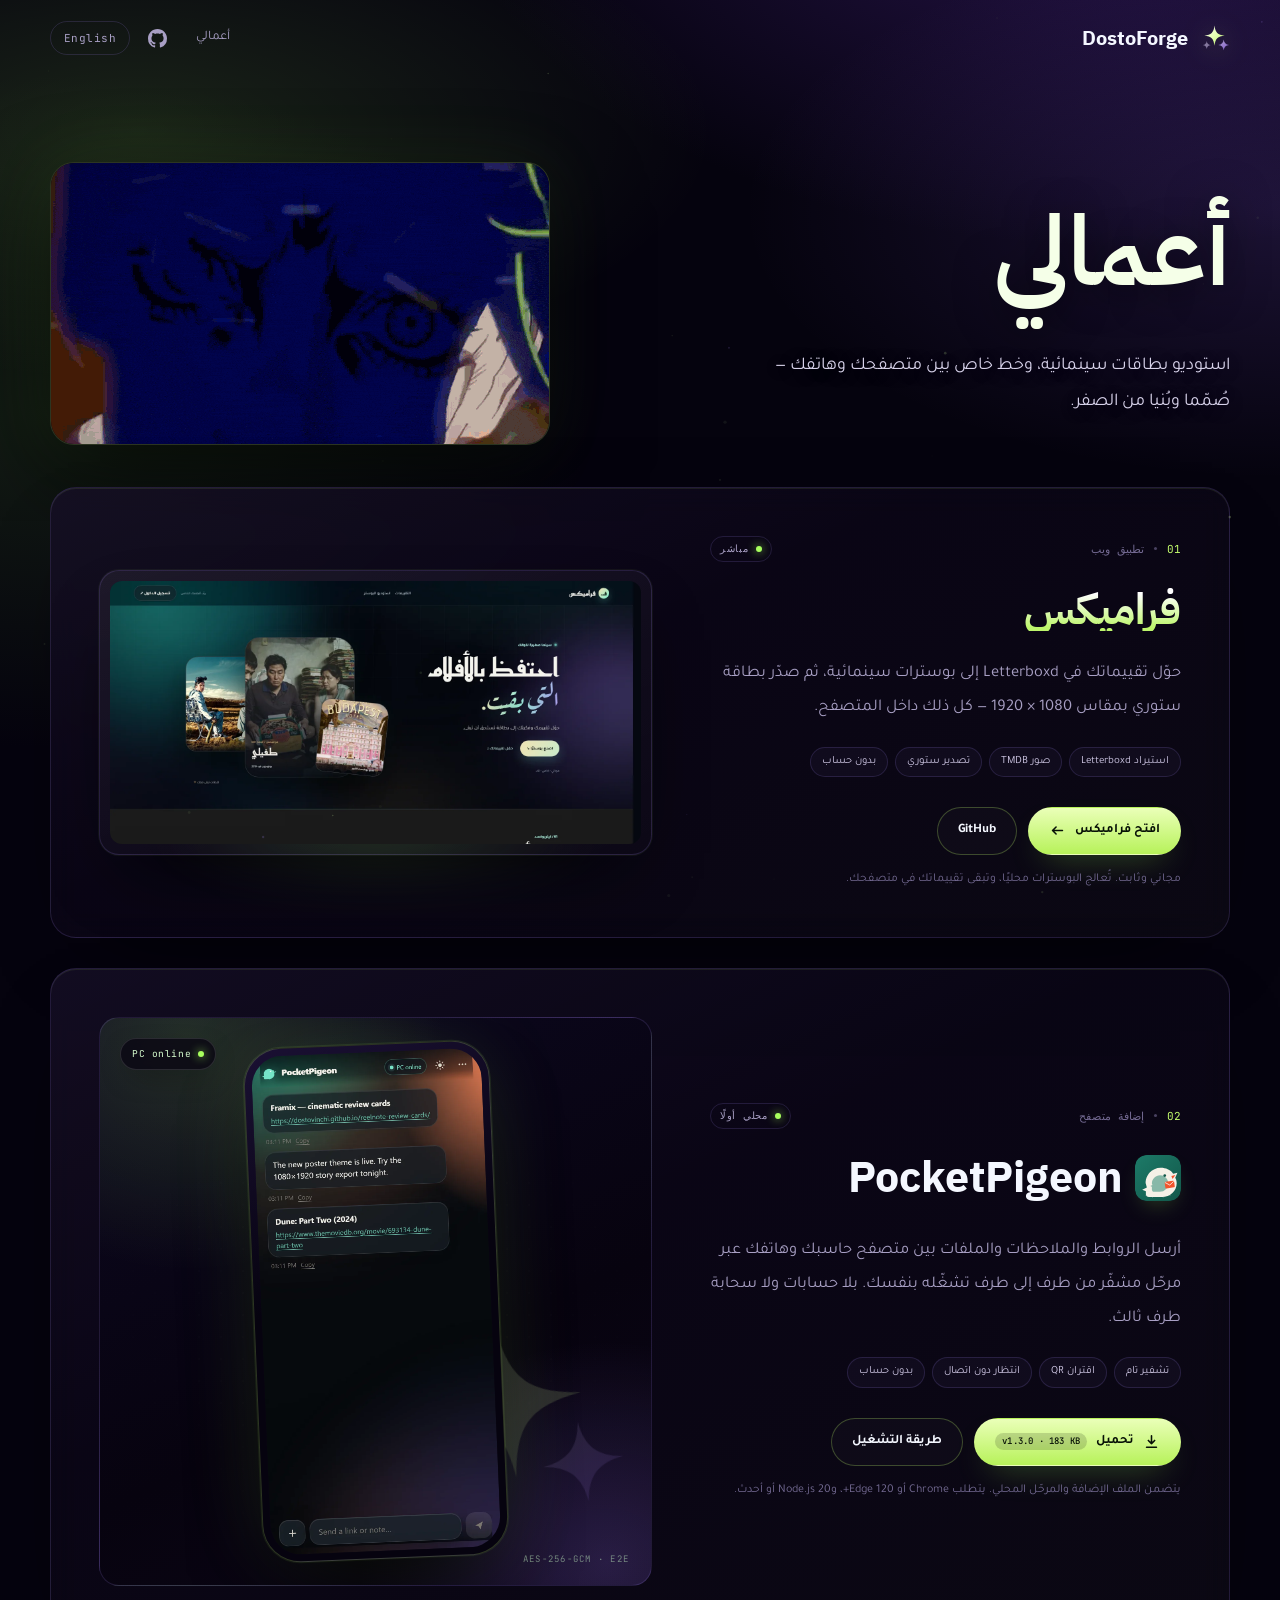
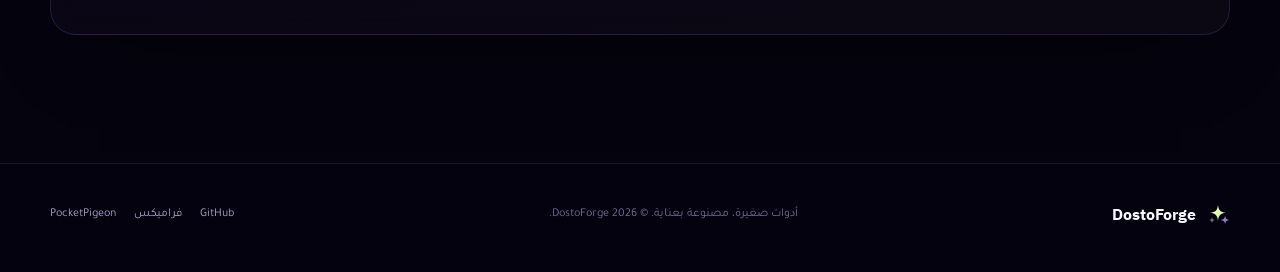
==== commit bcd6940d: "Show the hero GIF at native size and ship PocketPigeon 1.3.0 The full-bleed cover treatment upscaled" ====
--- a/ar/index.html
+++ b/ar/index.html
@@ -30,7 +30,7 @@
   <link rel="preconnect" href="https://fonts.googleapis.com">
   <link rel="preconnect" href="https://fonts.gstatic.com" crossorigin>
   <link href="https://fonts.googleapis.com/css2?family=IBM+Plex+Sans+Arabic:wght@300;400;500;600;700&family=JetBrains+Mono:wght@400;500&family=Tajawal:wght@400;500;700&display=swap" rel="stylesheet">
-  <link rel="stylesheet" href="../styles.css?v=3">
+  <link rel="stylesheet" href="../styles.css?v=4">
   <script>document.documentElement.classList.add('js');</script>
   <script src="../app.js?v=3" defer></script>
 </head>
@@ -56,15 +56,17 @@
 
   <main id="main">
     <section class="hero" aria-labelledby="work-title">
-      <div class="hero-media" aria-hidden="true">
-        <picture>
-          <source media="(prefers-reduced-motion: reduce)" srcset="../assets/hero/hero-heaven-996.webp 996w, ../assets/hero/hero-heaven.webp 498w" sizes="100vw">
-          <img src="../assets/hero/hero-heaven.gif" width="498" height="281" alt="" fetchpriority="high" decoding="async">
-        </picture>
-      </div>
-      <div class="container hero-copy">
-        <h1 id="work-title" class="display-title" data-reveal>أعمالي</h1>
-        <p class="hero-lede" data-reveal>استوديو بطاقات سينمائية، وخط خاص بين متصفحك وهاتفك — صُمّما وبُنيا من الصفر.</p>
+      <div class="container hero-grid">
+        <div class="hero-copy">
+          <h1 id="work-title" class="display-title" data-reveal>أعمالي</h1>
+          <p class="hero-lede" data-reveal>استوديو بطاقات سينمائية، وخط خاص بين متصفحك وهاتفك — صُمّما وبُنيا من الصفر.</p>
+        </div>
+        <div class="hero-media" aria-hidden="true">
+          <picture>
+            <source media="(prefers-reduced-motion: reduce)" srcset="../assets/hero/hero-heaven-996.webp 996w, ../assets/hero/hero-heaven.webp 498w" sizes="(max-width: 900px) 100vw, 500px">
+            <img src="../assets/hero/hero-heaven.gif" width="498" height="281" alt="" fetchpriority="high" decoding="async">
+          </picture>
+        </div>
       </div>
     </section>
 
@@ -121,10 +123,10 @@
             <li>بدون حساب</li>
           </ul>
           <div class="actions">
-            <a class="btn btn-primary" href="../downloads/pocketpigeon-1.1.1.zip" download>
+            <a class="btn btn-primary" href="../downloads/pocketpigeon-1.3.0.zip" download>
               <svg viewBox="0 0 24 24" fill="none" stroke="currentColor" stroke-width="2.2" stroke-linecap="round" stroke-linejoin="round" aria-hidden="true"><path d="M12 4v11m0 0-4.5-4.5M12 15l4.5-4.5M5 20h14"/></svg>
               تحميل
-              <span class="btn-badge">v1.1.1 · 176 KB</span>
+              <span class="btn-badge">v1.3.0 · 183 KB</span>
             </a>
             <button class="btn btn-ghost" type="button" data-open-steps>طريقة التشغيل</button>
           </div>
@@ -152,7 +154,7 @@
       <nav class="footer-links" aria-label="روابط التذييل">
         <a href="https://github.com/Dostovinchi" target="_blank" rel="noopener noreferrer">GitHub</a>
         <a href="https://dostovinchi.github.io/reelnote-review-cards/" target="_blank" rel="noopener noreferrer">فراميكس</a>
-        <a href="../downloads/pocketpigeon-1.1.1.zip" download>PocketPigeon</a>
+        <a href="../downloads/pocketpigeon-1.3.0.zip" download>PocketPigeon</a>
       </nav>
     </div>
   </footer>
--- a/styles.css
+++ b/styles.css
@@ -208,70 +208,79 @@
 /* Hero */
 .hero {
   position: relative;
-  display: flex;
-  align-items: flex-end;
-  min-height: min(82vh, 760px);
-  padding: 140px 0 clamp(64px, 8vw, 104px);
+  padding: clamp(132px, 18vh, 184px) 0 clamp(40px, 6vw, 76px);
   overflow: hidden;
   isolation: isolate;
 }
 
+.hero::before {
+  content: "";
+  position: absolute;
+  inset: -12% -20% auto;
+  height: 124%;
+  z-index: -1;
+  background:
+    radial-gradient(46% 55% at 78% 30%, rgba(166, 255, 90, 0.13), transparent 70%),
+    radial-gradient(42% 58% at 14% 42%, rgba(150, 100, 255, 0.16), transparent 72%);
+  pointer-events: none;
+}
+
+html[dir="rtl"] .hero::before {
+  background:
+    radial-gradient(46% 55% at 22% 30%, rgba(166, 255, 90, 0.13), transparent 70%),
+    radial-gradient(42% 58% at 86% 42%, rgba(150, 100, 255, 0.16), transparent 72%);
+}
+
+.hero-grid {
+  display: grid;
+  grid-template-columns: minmax(0, 1.02fr) minmax(0, 0.98fr);
+  align-items: center;
+  gap: clamp(30px, 5vw, 80px);
+}
+
+.hero-copy {
+  position: relative;
+}
+
 .hero-media {
-  position: absolute;
-  inset: 0;
-  z-index: -1;
-  background: url("assets/hero/hero-heaven-996.webp") center / cover no-repeat;
+  position: relative;
+  width: 100%;
+  max-width: 500px;
+  justify-self: end;
+  border: 1px solid rgba(198, 255, 110, 0.2);
+  border-radius: 24px;
+  overflow: hidden;
+  background: #05030e;
+  box-shadow:
+    0 34px 90px rgba(0, 0, 0, 0.6),
+    0 0 70px rgba(150, 255, 80, 0.08);
 }
 
 .hero-media picture {
   display: block;
+}
+
+.hero-media img {
+  display: block;
   width: 100%;
-  height: 100%;
-}
-
-.hero-media img {
-  width: 100%;
-  height: 100%;
-  object-fit: cover;
-  object-position: 50% 40%;
-  filter: brightness(1.08) saturate(1.03);
-}
-
-.hero-media::after {
-  content: "";
-  position: absolute;
-  inset: 0;
-  background:
-    linear-gradient(180deg, rgba(5, 3, 14, 0.9) 0%, rgba(9, 4, 22, 0.52) 20%, rgba(10, 5, 25, 0.2) 44%, rgba(8, 4, 18, 0.7) 76%, var(--bg) 100%),
-    linear-gradient(90deg, rgba(5, 3, 14, 0.92) 0%, rgba(9, 4, 22, 0.62) 38%, rgba(12, 6, 28, 0.18) 70%, transparent 88%),
-    radial-gradient(140% 120% at 72% 8%, rgba(150, 255, 80, 0.16), transparent 62%);
-}
-
-html[dir="rtl"] .hero-media::after {
-  background:
-    linear-gradient(180deg, rgba(5, 3, 14, 0.9) 0%, rgba(9, 4, 22, 0.52) 20%, rgba(10, 5, 25, 0.2) 44%, rgba(8, 4, 18, 0.7) 76%, var(--bg) 100%),
-    linear-gradient(270deg, rgba(5, 3, 14, 0.92) 0%, rgba(9, 4, 22, 0.62) 38%, rgba(12, 6, 28, 0.18) 70%, transparent 88%),
-    radial-gradient(140% 120% at 28% 8%, rgba(150, 255, 80, 0.16), transparent 62%);
-}
-
-.hero-copy {
-  position: relative;
+  height: auto;
+  filter: saturate(1.02);
 }
 
 h1.display-title {
   margin: 0;
   color: #f5ffe8;
   font-family: var(--display);
-  font-size: clamp(58px, 8.4vw, 108px);
+  font-size: clamp(58px, 8vw, 104px);
   font-weight: 700;
   line-height: 1.04;
   letter-spacing: -0.05em;
   text-wrap: balance;
-  text-shadow: 0 6px 40px rgba(0, 0, 0, 0.75);
+  text-shadow: 0 6px 40px rgba(0, 0, 0, 0.55);
 }
 
 html[lang="ar"] h1.display-title {
-  font-size: clamp(58px, 8vw, 106px);
+  font-size: clamp(58px, 7.6vw, 102px);
   line-height: 1.34;
   letter-spacing: 0;
   font-weight: 600;
@@ -292,17 +301,17 @@
 }
 
 .hero-lede {
-  max-width: 560px;
+  max-width: 520px;
   margin: 22px 0 0;
   color: #d7d2ea;
   font-size: clamp(15px, 1.5vw, 18px);
   line-height: 1.85;
-  text-shadow: 0 2px 18px rgba(0, 0, 0, 0.65);
+  text-shadow: 0 2px 18px rgba(0, 0, 0, 0.4);
 }
 
 html[lang="ar"] .hero-lede {
   line-height: 2;
-  max-width: 520px;
+  max-width: 500px;
   margin-top: 30px;
 }
 
@@ -913,6 +922,20 @@
 
 /* Responsive */
 @media (max-width: 900px) {
+  .hero {
+    padding-top: 118px;
+  }
+
+  .hero-grid {
+    grid-template-columns: minmax(0, 1fr);
+    gap: 34px;
+  }
+
+  .hero-media {
+    max-width: min(100%, 498px);
+    justify-self: center;
+  }
+
   .project {
     grid-template-columns: minmax(0, 1fr);
     gap: 30px;
@@ -968,12 +991,8 @@
   }
 
   .hero {
-    min-height: 640px;
-    padding-top: 112px;
-  }
-
-  .hero-media img {
-    object-position: 58% 34%;
+    padding-top: 106px;
+    padding-bottom: 30px;
   }
 
   .works {
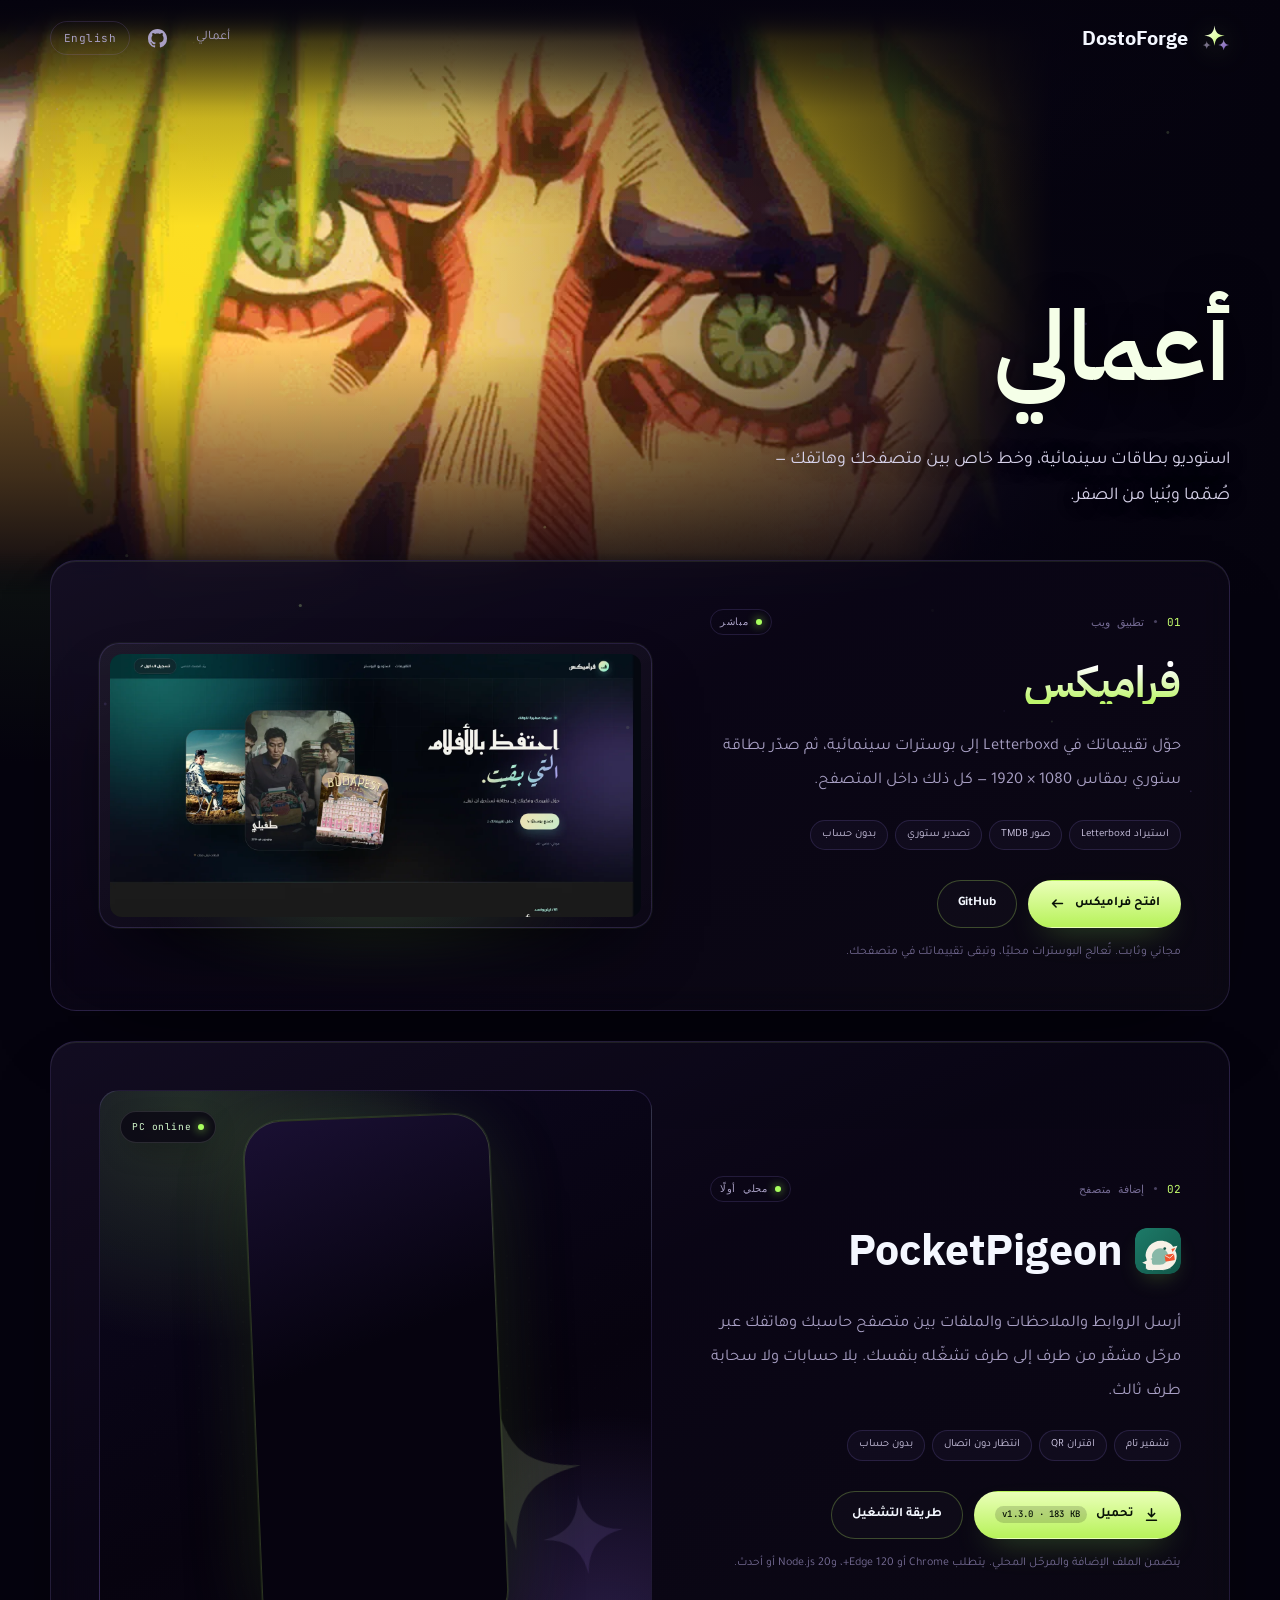
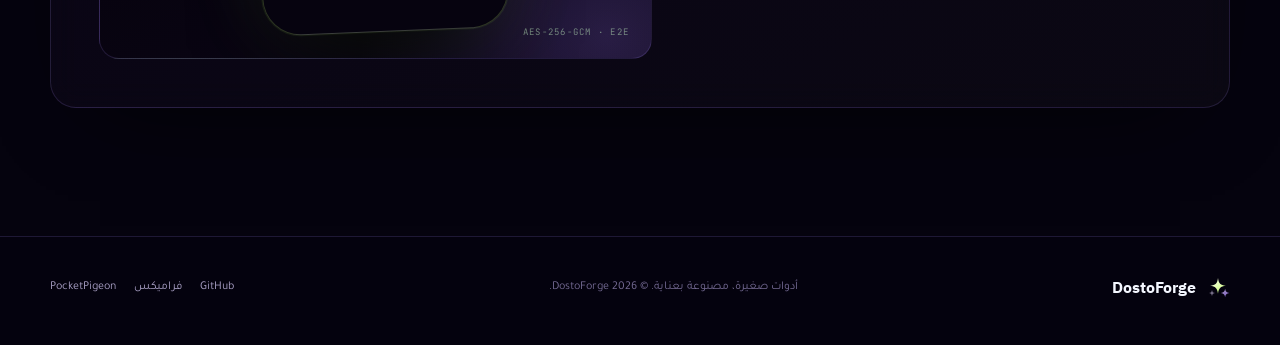
==== commit 8292f37c: "Turn the hero back into a responsive background Show the whole GIF frame instead of a small framed p" ====
--- a/ar/index.html
+++ b/ar/index.html
@@ -30,7 +30,7 @@
   <link rel="preconnect" href="https://fonts.googleapis.com">
   <link rel="preconnect" href="https://fonts.gstatic.com" crossorigin>
   <link href="https://fonts.googleapis.com/css2?family=IBM+Plex+Sans+Arabic:wght@300;400;500;600;700&family=JetBrains+Mono:wght@400;500&family=Tajawal:wght@400;500;700&display=swap" rel="stylesheet">
-  <link rel="stylesheet" href="../styles.css?v=4">
+  <link rel="stylesheet" href="../styles.css?v=5">
   <script>document.documentElement.classList.add('js');</script>
   <script src="../app.js?v=3" defer></script>
 </head>
@@ -63,7 +63,9 @@
         </div>
         <div class="hero-media" aria-hidden="true">
           <picture>
-            <source media="(prefers-reduced-motion: reduce)" srcset="../assets/hero/hero-heaven-996.webp 996w, ../assets/hero/hero-heaven.webp 498w" sizes="(max-width: 900px) 100vw, 500px">
+            <source media="(prefers-reduced-motion: reduce)" srcset="../assets/hero/hero-heaven-996.webp 996w, ../assets/hero/hero-heaven.webp 498w" sizes="(max-width: 900px) 100vw, 75vw">
+            <source media="(max-width: 900px)" type="image/webp" srcset="../assets/hero/hero-heaven-anim-mobile.webp">
+            <source type="image/webp" srcset="../assets/hero/hero-heaven-anim.webp">
             <img src="../assets/hero/hero-heaven.gif" width="498" height="281" alt="" fetchpriority="high" decoding="async">
           </picture>
         </div>
--- a/styles.css
+++ b/styles.css
@@ -207,8 +207,12 @@
 
 /* Hero */
 .hero {
+  --hero-h: clamp(540px, 66vh, 640px);
   position: relative;
-  padding: clamp(132px, 18vh, 184px) 0 clamp(40px, 6vw, 76px);
+  display: flex;
+  align-items: flex-end;
+  min-height: var(--hero-h);
+  padding: clamp(152px, 19vh, 190px) 0 clamp(52px, 7vw, 80px);
   overflow: hidden;
   isolation: isolate;
 }
@@ -216,55 +220,88 @@
 .hero::before {
   content: "";
   position: absolute;
-  inset: -12% -20% auto;
-  height: 124%;
-  z-index: -1;
+  inset: 0;
+  z-index: 1;
+  pointer-events: none;
   background:
-    radial-gradient(46% 55% at 78% 30%, rgba(166, 255, 90, 0.13), transparent 70%),
-    radial-gradient(42% 58% at 14% 42%, rgba(150, 100, 255, 0.16), transparent 72%);
-  pointer-events: none;
+    linear-gradient(180deg, rgba(5, 3, 14, 0.88) 0%, rgba(5, 3, 14, 0.2) 20%, transparent 38%),
+    linear-gradient(90deg, var(--bg) 0%, rgba(5, 3, 14, 0.88) 16%, rgba(5, 3, 14, 0.4) 38%, rgba(5, 3, 14, 0.04) 64%, transparent 82%),
+    radial-gradient(48% 58% at 10% 72%, rgba(150, 100, 255, 0.14), transparent 72%),
+    radial-gradient(40% 50% at 72% 22%, rgba(166, 255, 90, 0.09), transparent 70%);
 }
 
 html[dir="rtl"] .hero::before {
   background:
-    radial-gradient(46% 55% at 22% 30%, rgba(166, 255, 90, 0.13), transparent 70%),
-    radial-gradient(42% 58% at 86% 42%, rgba(150, 100, 255, 0.16), transparent 72%);
+    linear-gradient(180deg, rgba(5, 3, 14, 0.88) 0%, rgba(5, 3, 14, 0.2) 20%, transparent 38%),
+    linear-gradient(270deg, var(--bg) 0%, rgba(5, 3, 14, 0.88) 16%, rgba(5, 3, 14, 0.4) 38%, rgba(5, 3, 14, 0.04) 64%, transparent 82%),
+    radial-gradient(48% 58% at 90% 72%, rgba(150, 100, 255, 0.14), transparent 72%),
+    radial-gradient(40% 50% at 28% 22%, rgba(166, 255, 90, 0.09), transparent 70%);
 }
 
 .hero-grid {
-  display: grid;
-  grid-template-columns: minmax(0, 1.02fr) minmax(0, 0.98fr);
-  align-items: center;
-  gap: clamp(30px, 5vw, 80px);
+  position: static;
+  width: min(100% - 44px, var(--container));
+  margin-inline: auto;
 }
 
 .hero-copy {
   position: relative;
+  z-index: 2;
+  max-width: 610px;
 }
 
 .hero-media {
-  position: relative;
-  width: 100%;
-  max-width: 500px;
-  justify-self: end;
-  border: 1px solid rgba(198, 255, 110, 0.2);
-  border-radius: 24px;
+  position: absolute;
+  top: 50%;
+  inset-inline-end: 0;
+  width: min(100%, calc(var(--hero-h) * 1.772));
+  height: auto;
+  aspect-ratio: 498 / 281;
+  z-index: -1;
   overflow: hidden;
-  background: #05030e;
-  box-shadow:
-    0 34px 90px rgba(0, 0, 0, 0.6),
-    0 0 70px rgba(150, 255, 80, 0.08);
+  transform: translateY(-50%);
+  -webkit-mask-image:
+    linear-gradient(to right, transparent 0%, #000 15%, #000 100%),
+    linear-gradient(to bottom, transparent 0%, #000 7%, #000 93%, transparent 100%);
+  -webkit-mask-composite: source-in;
+  mask-image:
+    linear-gradient(to right, transparent 0%, #000 15%, #000 100%),
+    linear-gradient(to bottom, transparent 0%, #000 7%, #000 93%, transparent 100%);
+  mask-composite: intersect;
+}
+
+html[dir="rtl"] .hero-media {
+  -webkit-mask-image:
+    linear-gradient(to left, transparent 0%, #000 15%, #000 100%),
+    linear-gradient(to bottom, transparent 0%, #000 7%, #000 93%, transparent 100%);
+  -webkit-mask-composite: source-in;
+  mask-image:
+    linear-gradient(to left, transparent 0%, #000 15%, #000 100%),
+    linear-gradient(to bottom, transparent 0%, #000 7%, #000 93%, transparent 100%);
+  mask-composite: intersect;
 }
 
 .hero-media picture {
   display: block;
+  width: 100%;
+  height: 100%;
 }
 
 .hero-media img {
   display: block;
   width: 100%;
-  height: auto;
-  filter: saturate(1.02);
+  height: 100%;
+  filter: saturate(1.03);
+}
+
+.hero-media::after {
+  content: "";
+  position: absolute;
+  inset: 0;
+  pointer-events: none;
+  background:
+    linear-gradient(180deg, rgba(5, 3, 14, 0.94) 0%, rgba(5, 3, 14, 0.32) 6%, transparent 18%),
+    linear-gradient(180deg, transparent 58%, rgba(5, 3, 14, 0.45) 80%, rgba(5, 3, 14, 0.94) 100%);
 }
 
 h1.display-title {
@@ -276,7 +313,7 @@
   line-height: 1.04;
   letter-spacing: -0.05em;
   text-wrap: balance;
-  text-shadow: 0 6px 40px rgba(0, 0, 0, 0.55);
+  text-shadow: 0 6px 40px rgba(0, 0, 0, 0.65);
 }
 
 html[lang="ar"] h1.display-title {
@@ -301,17 +338,17 @@
 }
 
 .hero-lede {
-  max-width: 520px;
+  max-width: 500px;
   margin: 22px 0 0;
   color: #d7d2ea;
   font-size: clamp(15px, 1.5vw, 18px);
   line-height: 1.85;
-  text-shadow: 0 2px 18px rgba(0, 0, 0, 0.4);
+  text-shadow: 0 2px 18px rgba(0, 0, 0, 0.55);
 }
 
 html[lang="ar"] .hero-lede {
   line-height: 2;
-  max-width: 500px;
+  max-width: 480px;
   margin-top: 30px;
 }
 
@@ -923,17 +960,61 @@
 /* Responsive */
 @media (max-width: 900px) {
   .hero {
-    padding-top: 118px;
-  }
-
-  .hero-grid {
-    grid-template-columns: minmax(0, 1fr);
-    gap: 34px;
+    display: block;
+    min-height: 0;
+    padding: 0 0 clamp(32px, 8vw, 52px);
+  }
+
+  .hero::before {
+    background:
+      linear-gradient(180deg, rgba(5, 3, 14, 0.9) 0%, rgba(5, 3, 14, 0.34) 16%, transparent 36%),
+      radial-gradient(60% 46% at 82% 8%, rgba(166, 255, 90, 0.09), transparent 70%),
+      radial-gradient(50% 40% at 10% 36%, rgba(150, 100, 255, 0.13), transparent 72%);
+  }
+
+  html[dir="rtl"] .hero::before {
+    background:
+      linear-gradient(180deg, rgba(5, 3, 14, 0.9) 0%, rgba(5, 3, 14, 0.34) 16%, transparent 36%),
+      radial-gradient(60% 46% at 18% 8%, rgba(166, 255, 90, 0.09), transparent 70%),
+      radial-gradient(50% 40% at 90% 36%, rgba(150, 100, 255, 0.13), transparent 72%);
+  }
+
+  .hero .hero-grid {
+    display: flex;
+    flex-direction: column;
+    width: 100%;
+    margin: 0;
   }
 
   .hero-media {
-    max-width: min(100%, 498px);
-    justify-self: center;
+    position: relative;
+    inset: auto;
+    order: -1;
+    width: 100%;
+    height: auto;
+    z-index: 0;
+    transform: none;
+    -webkit-mask-image: none;
+    -webkit-mask-composite: add;
+    mask-image: none;
+    mask-composite: add;
+  }
+
+  .hero-media img {
+    height: auto;
+  }
+
+  .hero-media::after {
+    background:
+      linear-gradient(180deg, rgba(5, 3, 14, 0.92) 0%, rgba(5, 3, 14, 0.3) 10%, transparent 22%),
+      linear-gradient(180deg, transparent 42%, rgba(5, 3, 14, 0.55) 62%, rgba(5, 3, 14, 0.9) 82%, rgba(5, 3, 14, 0.99) 95%, var(--bg) 100%);
+  }
+
+  .hero-copy {
+    width: min(100% - 32px, var(--container));
+    max-width: none;
+    margin-inline: auto;
+    margin-top: clamp(-90px, -8vw, -50px);
   }
 
   .project {
@@ -988,11 +1069,6 @@
   .lang {
     font-size: 10px;
     padding: 6px 10px;
-  }
-
-  .hero {
-    padding-top: 106px;
-    padding-bottom: 30px;
   }
 
   .works {
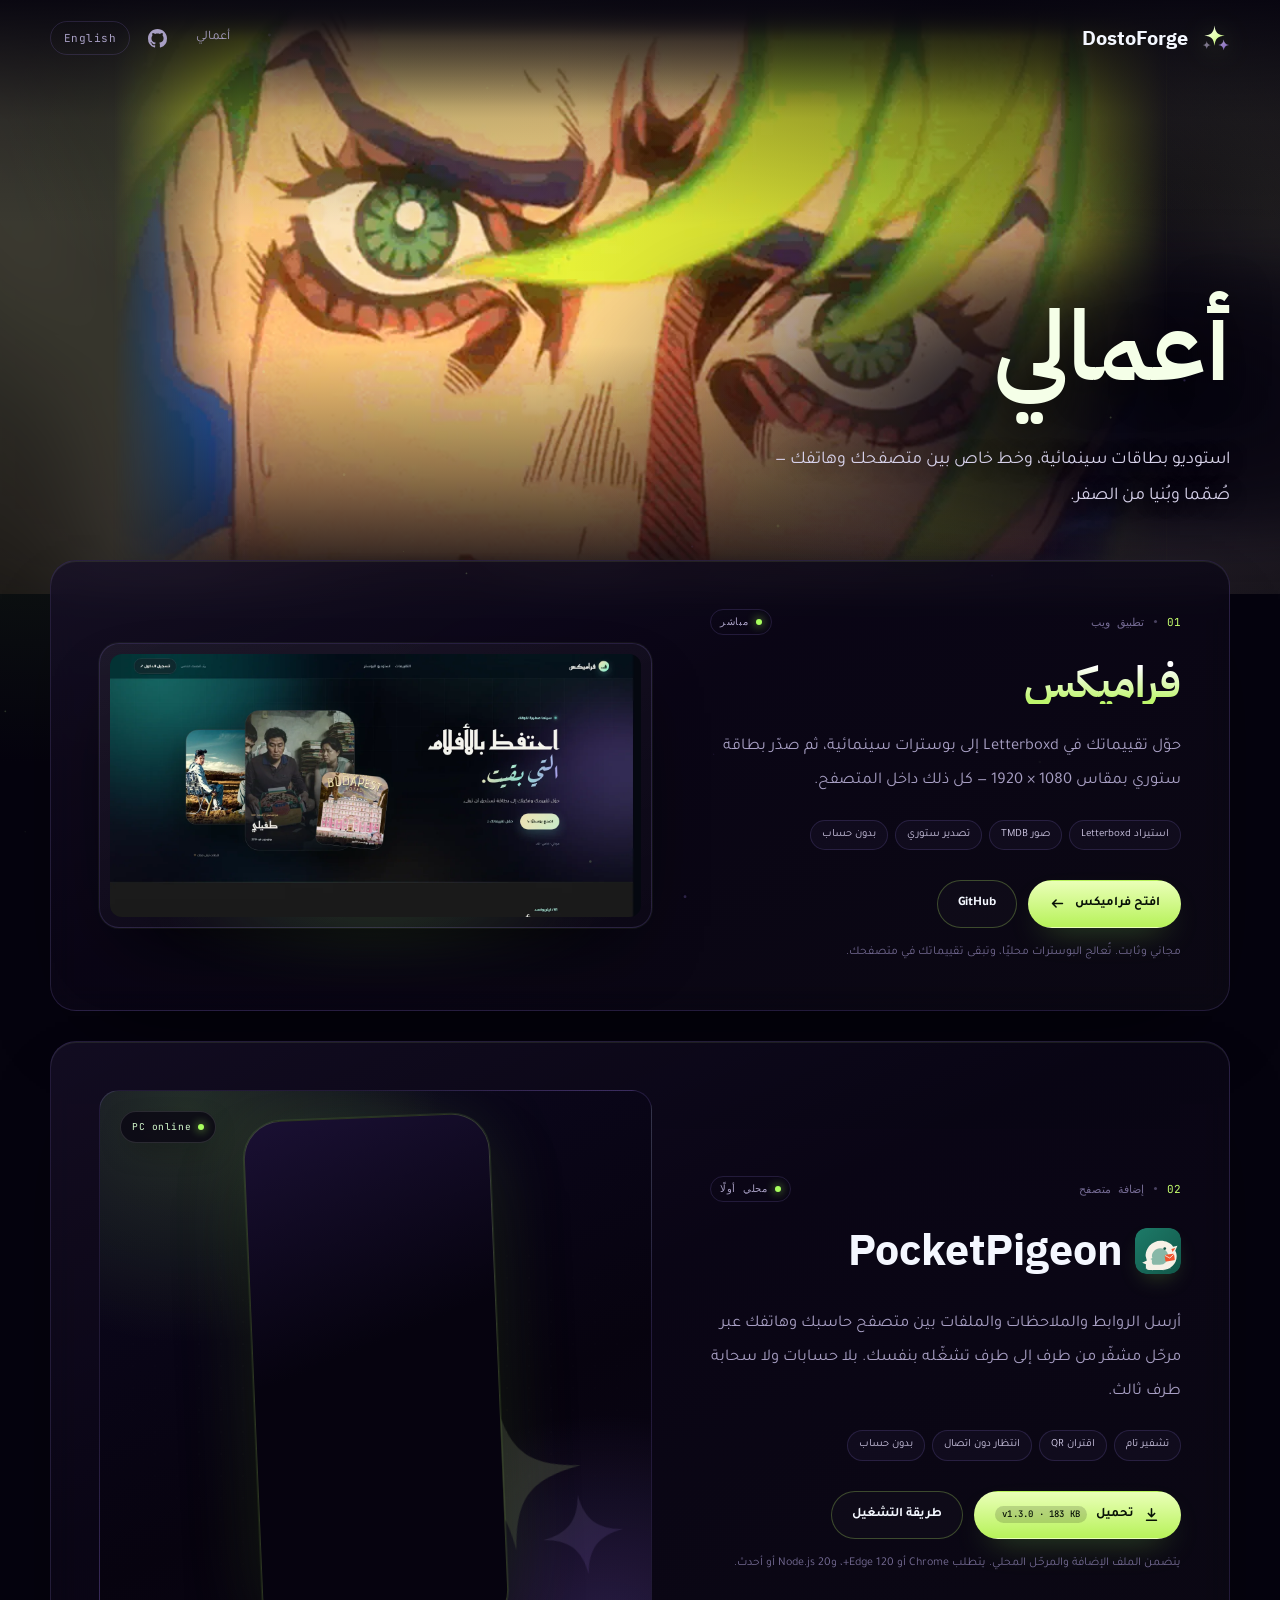
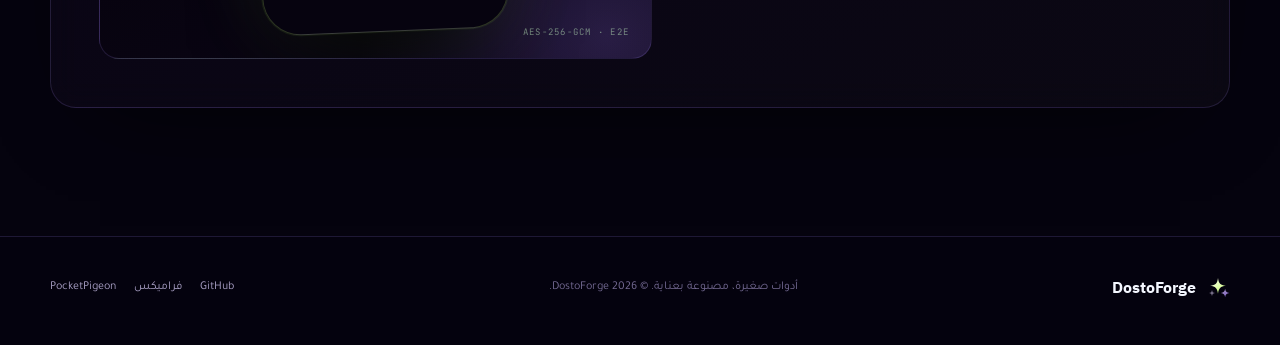
==== commit cb14baad: "Center the desktop hero to balance the background The side-anchored image left a dark empty half on " ====
--- a/ar/index.html
+++ b/ar/index.html
@@ -30,7 +30,7 @@
   <link rel="preconnect" href="https://fonts.googleapis.com">
   <link rel="preconnect" href="https://fonts.gstatic.com" crossorigin>
   <link href="https://fonts.googleapis.com/css2?family=IBM+Plex+Sans+Arabic:wght@300;400;500;600;700&family=JetBrains+Mono:wght@400;500&family=Tajawal:wght@400;500;700&display=swap" rel="stylesheet">
-  <link rel="stylesheet" href="../styles.css?v=5">
+  <link rel="stylesheet" href="../styles.css?v=6">
   <script>document.documentElement.classList.add('js');</script>
   <script src="../app.js?v=3" defer></script>
 </head>
--- a/styles.css
+++ b/styles.css
@@ -217,6 +217,17 @@
   isolation: isolate;
 }
 
+.hero::after {
+  content: "";
+  position: absolute;
+  inset: -12%;
+  z-index: -2;
+  background: url("assets/hero/hero-heaven-996.webp") center / cover no-repeat;
+  filter: blur(70px) grayscale(0.82) brightness(0.34) contrast(1.06);
+  opacity: 0.92;
+  pointer-events: none;
+}
+
 .hero::before {
   content: "";
   position: absolute;
@@ -225,7 +236,7 @@
   pointer-events: none;
   background:
     linear-gradient(180deg, rgba(5, 3, 14, 0.88) 0%, rgba(5, 3, 14, 0.2) 20%, transparent 38%),
-    linear-gradient(90deg, var(--bg) 0%, rgba(5, 3, 14, 0.88) 16%, rgba(5, 3, 14, 0.4) 38%, rgba(5, 3, 14, 0.04) 64%, transparent 82%),
+    linear-gradient(90deg, rgba(5, 3, 14, 0.5) 0%, rgba(5, 3, 14, 0.18) 30%, transparent 56%),
     radial-gradient(48% 58% at 10% 72%, rgba(150, 100, 255, 0.14), transparent 72%),
     radial-gradient(40% 50% at 72% 22%, rgba(166, 255, 90, 0.09), transparent 70%);
 }
@@ -233,7 +244,7 @@
 html[dir="rtl"] .hero::before {
   background:
     linear-gradient(180deg, rgba(5, 3, 14, 0.88) 0%, rgba(5, 3, 14, 0.2) 20%, transparent 38%),
-    linear-gradient(270deg, var(--bg) 0%, rgba(5, 3, 14, 0.88) 16%, rgba(5, 3, 14, 0.4) 38%, rgba(5, 3, 14, 0.04) 64%, transparent 82%),
+    linear-gradient(270deg, rgba(5, 3, 14, 0.5) 0%, rgba(5, 3, 14, 0.18) 30%, transparent 56%),
     radial-gradient(48% 58% at 90% 72%, rgba(150, 100, 255, 0.14), transparent 72%),
     radial-gradient(40% 50% at 28% 22%, rgba(166, 255, 90, 0.09), transparent 70%);
 }
@@ -250,33 +261,36 @@
   max-width: 610px;
 }
 
+.hero-copy::before {
+  content: "";
+  position: absolute;
+  inset: -10% -16% -8% -12%;
+  z-index: -1;
+  background: radial-gradient(78% 88% at 20% 52%, rgba(5, 3, 14, 0.94) 0%, rgba(5, 3, 14, 0.72) 38%, rgba(5, 3, 14, 0.24) 68%, transparent 100%);
+  filter: blur(22px);
+  pointer-events: none;
+}
+
+html[dir="rtl"] .hero-copy::before {
+  background: radial-gradient(78% 88% at 80% 52%, rgba(5, 3, 14, 0.94) 0%, rgba(5, 3, 14, 0.72) 38%, rgba(5, 3, 14, 0.24) 68%, transparent 100%);
+}
+
 .hero-media {
   position: absolute;
   top: 50%;
-  inset-inline-end: 0;
+  left: 50%;
   width: min(100%, calc(var(--hero-h) * 1.772));
   height: auto;
   aspect-ratio: 498 / 281;
   z-index: -1;
   overflow: hidden;
-  transform: translateY(-50%);
+  transform: translate(-50%, -50%);
   -webkit-mask-image:
-    linear-gradient(to right, transparent 0%, #000 15%, #000 100%),
+    linear-gradient(to right, transparent 0%, #000 12%, #000 88%, transparent 100%),
     linear-gradient(to bottom, transparent 0%, #000 7%, #000 93%, transparent 100%);
   -webkit-mask-composite: source-in;
   mask-image:
-    linear-gradient(to right, transparent 0%, #000 15%, #000 100%),
-    linear-gradient(to bottom, transparent 0%, #000 7%, #000 93%, transparent 100%);
-  mask-composite: intersect;
-}
-
-html[dir="rtl"] .hero-media {
-  -webkit-mask-image:
-    linear-gradient(to left, transparent 0%, #000 15%, #000 100%),
-    linear-gradient(to bottom, transparent 0%, #000 7%, #000 93%, transparent 100%);
-  -webkit-mask-composite: source-in;
-  mask-image:
-    linear-gradient(to left, transparent 0%, #000 15%, #000 100%),
+    linear-gradient(to right, transparent 0%, #000 12%, #000 88%, transparent 100%),
     linear-gradient(to bottom, transparent 0%, #000 7%, #000 93%, transparent 100%);
   mask-composite: intersect;
 }
@@ -965,6 +979,10 @@
     padding: 0 0 clamp(32px, 8vw, 52px);
   }
 
+  .hero::after {
+    display: none;
+  }
+
   .hero::before {
     background:
       linear-gradient(180deg, rgba(5, 3, 14, 0.9) 0%, rgba(5, 3, 14, 0.34) 16%, transparent 36%),
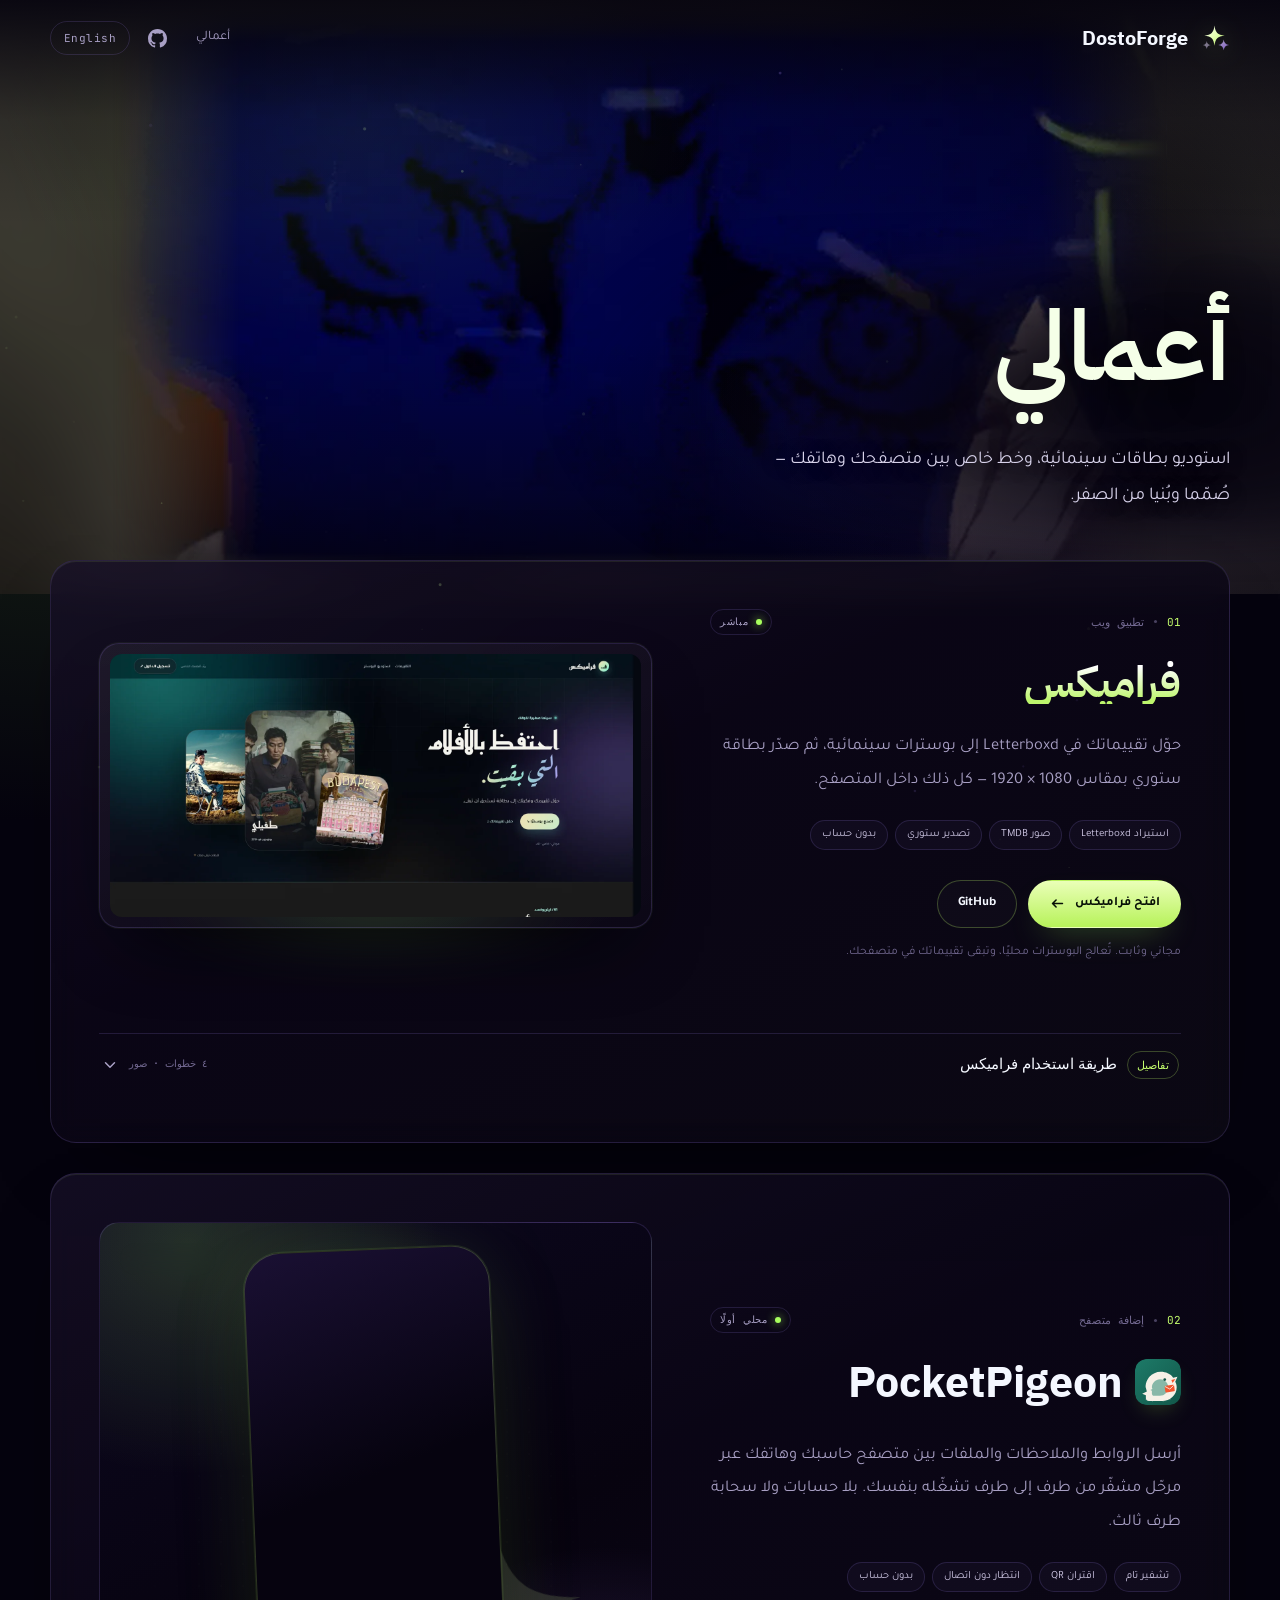
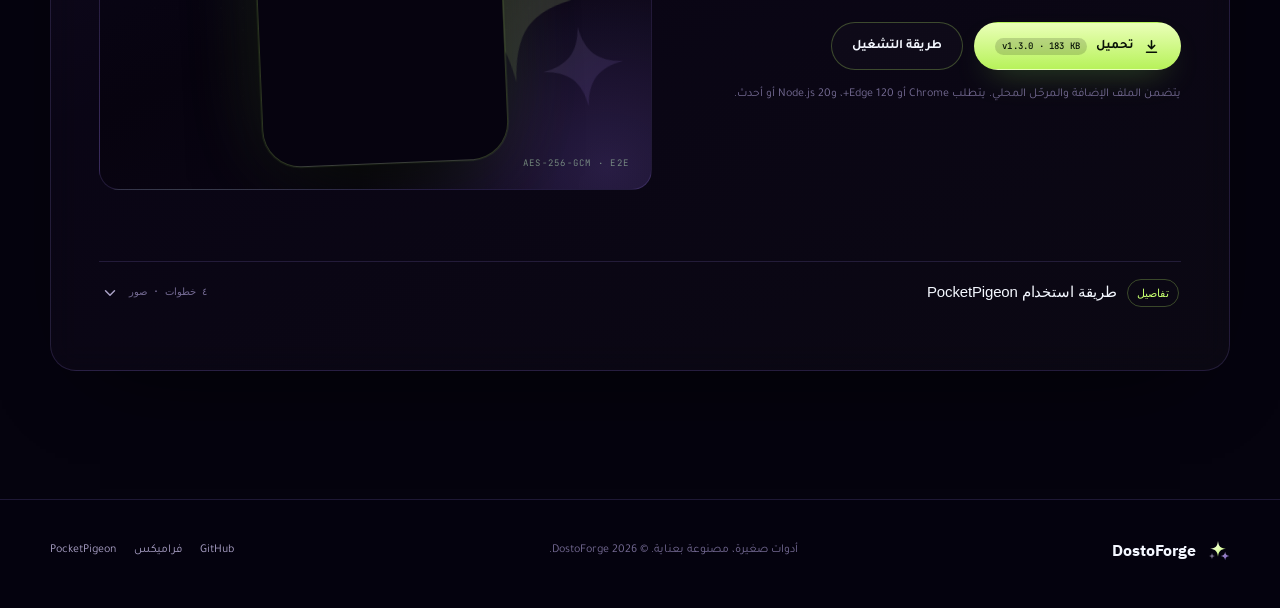
==== commit 14341ca8: "Add step-by-step project guides with screenshots Each project card now has a native details row that" ====
--- a/ar/index.html
+++ b/ar/index.html
@@ -30,7 +30,7 @@
   <link rel="preconnect" href="https://fonts.googleapis.com">
   <link rel="preconnect" href="https://fonts.gstatic.com" crossorigin>
   <link href="https://fonts.googleapis.com/css2?family=IBM+Plex+Sans+Arabic:wght@300;400;500;600;700&family=JetBrains+Mono:wght@400;500&family=Tajawal:wght@400;500;700&display=swap" rel="stylesheet">
-  <link rel="stylesheet" href="../styles.css?v=6">
+  <link rel="stylesheet" href="../styles.css?v=8">
   <script>document.documentElement.classList.add('js');</script>
   <script src="../app.js?v=3" defer></script>
 </head>
@@ -103,6 +103,59 @@
         <a class="shot-frame project-art" href="https://dostovinchi.github.io/reelnote-review-cards/" target="_blank" rel="noopener noreferrer" aria-label="افتح فراميكس">
           <img src="../assets/framix/framix-studio.webp" width="1600" height="1000" alt="الصفحة الرئيسية لفراميكس مع صور أفلام عائمة وعنوان عربي" loading="lazy" decoding="async">
         </a>
+        <details class="project-guide" id="framix-guide">
+          <summary class="guide-summary">
+            <span class="guide-kicker">تفاصيل</span>
+            <span class="guide-heading">طريقة استخدام فراميكس</span>
+            <span class="guide-meta">٤ خطوات · صور</span>
+            <svg class="guide-chev" viewBox="0 0 24 24" fill="none" stroke="currentColor" stroke-width="2" stroke-linecap="round" stroke-linejoin="round" aria-hidden="true"><path d="m6 9 6 6 6-6"/></svg>
+          </summary>
+          <div class="guide-body">
+            <div class="guide-column">
+            <ol class="guide-steps">
+              <li class="guide-step">
+                <span class="guide-index">٠١</span>
+                <div>
+                  <strong>افتح الاستوديو</strong>
+                  <p>اضغط «افتح فراميكس» وابدأ من الصفحة الرئيسية.</p>
+                </div>
+              </li>
+              <li class="guide-step">
+                <span class="guide-index">٠٢</span>
+                <div>
+                  <strong>استورد تقييماتك</strong>
+                  <p>في قسم «ابدأ بتقييماتك» أدخل اسم مستخدم ليتربوكسد العام أو رابط ملفك، ثم اضغط «حمّل التقييمات».</p>
+                </div>
+              </li>
+              <li class="guide-step">
+                <span class="guide-index">٠٣</span>
+                <div>
+                  <strong>صمّم البطاقة</strong>
+                  <p>اختر مراجعة، وعدّل العنوان والسنة أو المخرج والتقييم والملاحظة، واختر عملًا فنيًا من TMDB أو ارفع صورتك.</p>
+                </div>
+              </li>
+              <li class="guide-step">
+                <span class="guide-index">٠٤</span>
+                <div>
+                  <strong>نسّق ونزّل</strong>
+                  <p>من «اللمسات الأخيرة» اختر السمة والصيغة ودرجة اللون، ثم نزّل بطاقة ستوري إنستغرام بمقاس 1080 × 1920. كل شيء يتم داخل متصفحك.</p>
+                </div>
+              </li>
+            </ol>
+            <p class="guide-tip"><b>نصيحة</b> كل شيء في فراميكس يُعالج داخل متصفحك — بدون حساب أو رفع.</p>
+            </div>
+            <div class="guide-media">
+              <figure class="guide-shot">
+                <img src="../assets/framix/guide-import.webp" width="1120" height="204" alt="حقل استيراد تقييمات ليتربوكسد في فراميكس مع خانة اسم المستخدم وزر الاستيراد" loading="lazy" decoding="async">
+                <figcaption>٠٢ · استيراد ليتربوكسد</figcaption>
+              </figure>
+              <figure class="guide-shot">
+                <img src="../assets/framix/guide-studio.webp" width="1240" height="1094" alt="استوديو فراميكس مع معاينة حية لبطاقة الستوري وتفاصيل الفيلم واختيار العمل الفني وأدوات التنسيق" loading="lazy" decoding="async">
+                <figcaption>٠٣–٠٤ · التصميم والمعاينة والتصدير</figcaption>
+              </figure>
+            </div>
+          </div>
+        </details>
       </article>
 
       <article class="card project" data-reveal>
@@ -142,6 +195,66 @@
             <img src="../assets/pocketpigeon/pigeon-inbox.webp" width="860" height="1864" alt="صندوق وارد PocketPigeon على الهاتف يعرض رابطين وملاحظة أُرسلت من الحاسب" loading="lazy" decoding="async">
           </div>
         </div>
+        <details class="project-guide" id="pocketpigeon-guide">
+          <summary class="guide-summary">
+            <span class="guide-kicker">تفاصيل</span>
+            <span class="guide-heading">طريقة استخدام PocketPigeon</span>
+            <span class="guide-meta">٤ خطوات · صور</span>
+            <svg class="guide-chev" viewBox="0 0 24 24" fill="none" stroke="currentColor" stroke-width="2" stroke-linecap="round" stroke-linejoin="round" aria-hidden="true"><path d="m6 9 6 6 6-6"/></svg>
+          </summary>
+          <div class="guide-body">
+            <div class="guide-column">
+            <ol class="guide-steps">
+              <li class="guide-step">
+                <span class="guide-index">٠١</span>
+                <div>
+                  <strong>جهّزه مرة واحدة</strong>
+                  <p>نزّل الملف، شغّل المرحّل، وحمّل الإضافة. زر «طريقة التشغيل» يشرح الخطوات بالتفصيل.</p>
+                </div>
+              </li>
+              <li class="guide-step">
+                <span class="guide-index">٠٢</span>
+                <div>
+                  <strong>اقرن هاتفك</strong>
+                  <p>اضغط أيقونة PocketPigeon وامسح رمز QR بكاميرا هاتفك على نفس الشبكة. يبقى المفتاح على الجهازين.</p>
+                </div>
+              </li>
+              <li class="guide-step">
+                <span class="guide-index">٠٣</span>
+                <div>
+                  <strong>أرسل من المتصفح</strong>
+                  <p>استخدم زر «إرسال هذا التبويب»، أو انقر بالزر الأيمن على رابط أو صورة أو نص محدد، أو اضغط <code>Ctrl+Shift+S</code>. ويمكنك إرفاق الملفات من النافذة.</p>
+                </div>
+              </li>
+              <li class="guide-step">
+                <span class="guide-index">٠٤</span>
+                <div>
+                  <strong>استلمه على هاتفك</strong>
+                  <p>يُنسخ النص، وتُفتح الروابط، وتُنزّل الملفات. وإذا كان الهاتف بعيدًا، تنتظر الرسائل على المرحّل حتى يعود.</p>
+                </div>
+              </li>
+            </ol>
+            <p class="guide-tip"><b>نصيحة</b> المرحّل لا يخزّن إلا النص المشفّر، ومفتاح الغرفة لا يغادر جهازيك.</p>
+            </div>
+            <div class="guide-media guide-media-pigeon">
+              <div class="guide-phones">
+                <figure class="guide-phone-item">
+                  <div class="guide-phone">
+                    <img src="../assets/pocketpigeon/pairing.webp" width="780" height="1688" alt="شاشة PocketPigeon على الهاتف تطلب الاقتران مع إضافة المتصفح عبر مسح رمز" loading="lazy" decoding="async">
+                  </div>
+                  <figcaption>٠٢ · الاقتران مرة واحدة</figcaption>
+                </figure>
+                <figure class="guide-phone-item">
+                  <div class="guide-phone">
+                    <img src="../assets/pocketpigeon/pigeon-inbox.webp" width="860" height="1864" alt="صندوق وارد PocketPigeon على الهاتف مع رسائل استلمها من الحاسب" loading="lazy" decoding="async">
+                  </div>
+                  <figcaption>٠٣–٠٤ · أرسل واستلم</figcaption>
+                </figure>
+              </div>
+              <p class="guide-caption">AES-256-GCM · E2E</p>
+            </div>
+          </div>
+        </details>
       </article>
     </section>
   </main>
--- a/styles.css
+++ b/styles.css
@@ -605,6 +605,305 @@
   font-size: 12px;
 }
 
+/* Project guides */
+.project-guide {
+  order: 3;
+  grid-column: 1 / -1;
+  align-self: stretch;
+  min-width: 0;
+  margin-top: clamp(2px, 1vw, 14px);
+  border-top: 1px solid var(--line);
+  scroll-margin-top: 100px;
+}
+
+.guide-summary {
+  display: flex;
+  flex-wrap: wrap;
+  align-items: center;
+  gap: 10px;
+  padding: 17px 2px 15px;
+  border-radius: 10px;
+  cursor: pointer;
+  list-style: none;
+  color: var(--ink);
+  font-family: var(--display);
+  font-size: 15px;
+  font-weight: 500;
+  letter-spacing: -0.01em;
+  transition: color 0.2s;
+}
+
+.guide-summary::-webkit-details-marker {
+  display: none;
+}
+
+.guide-summary::marker {
+  content: "";
+}
+
+.guide-summary:hover {
+  color: var(--accent-strong);
+}
+
+.guide-summary:focus-visible {
+  outline: 2px solid var(--accent);
+  outline-offset: 3px;
+}
+
+.guide-kicker {
+  flex: none;
+  padding: 4px 9px;
+  border: 1px solid var(--line-strong);
+  border-radius: 999px;
+  color: var(--accent);
+  font-family: var(--mono);
+  font-size: 10px;
+  font-weight: 500;
+  letter-spacing: 0.1em;
+  text-transform: uppercase;
+}
+
+html[lang="ar"] .guide-kicker {
+  font-size: 11px;
+  letter-spacing: 0;
+}
+
+.guide-heading {
+  min-width: 0;
+}
+
+.guide-meta {
+  margin-inline-start: auto;
+  color: var(--faint);
+  font-family: var(--mono);
+  font-size: 10px;
+  letter-spacing: 0.04em;
+  text-transform: uppercase;
+}
+
+html[lang="ar"] .guide-meta {
+  font-size: 10px;
+  letter-spacing: 0;
+}
+
+.guide-chev {
+  flex: none;
+  width: 18px;
+  height: 18px;
+  color: var(--muted);
+  transition: transform 0.25s ease, color 0.2s;
+}
+
+.project-guide[open] .guide-chev {
+  transform: rotate(180deg);
+  color: var(--accent);
+}
+
+.guide-body {
+  display: grid;
+  grid-template-columns: minmax(0, 1.02fr) minmax(0, 0.98fr);
+  gap: clamp(22px, 4vw, 44px);
+  padding: 6px 2px clamp(24px, 3vw, 34px);
+}
+
+.guide-steps {
+  display: grid;
+  align-content: start;
+  gap: 18px;
+  margin: 0;
+  padding: 0;
+  list-style: none;
+}
+
+.guide-column {
+  display: grid;
+  align-content: start;
+  gap: 18px;
+  min-width: 0;
+}
+
+.guide-tip {
+  margin: 0;
+  padding: 12px 14px;
+  border: 1px dashed rgba(198, 255, 110, 0.24);
+  border-radius: 12px;
+  background: rgba(198, 255, 110, 0.035);
+  color: var(--faint);
+  font-size: 12px;
+  line-height: 1.7;
+}
+
+.guide-tip b {
+  margin-inline-end: 6px;
+  color: var(--accent);
+  font-family: var(--mono);
+  font-size: 10px;
+  font-weight: 500;
+  letter-spacing: 0.08em;
+  text-transform: uppercase;
+}
+
+html[lang="ar"] .guide-tip {
+  font-size: 13px;
+  line-height: 1.85;
+}
+
+html[lang="ar"] .guide-tip b {
+  font-family: var(--body);
+  font-size: 12px;
+  letter-spacing: 0;
+}
+
+.guide-step {
+  display: grid;
+  grid-template-columns: 30px minmax(0, 1fr);
+  gap: 12px;
+}
+
+.guide-index {
+  padding-top: 2px;
+  color: var(--accent);
+  font-family: var(--mono);
+  font-size: 11px;
+  letter-spacing: 0.08em;
+}
+
+.guide-step strong {
+  display: block;
+  color: var(--ink);
+  font-family: var(--display);
+  font-size: 15px;
+  font-weight: 500;
+  letter-spacing: -0.01em;
+}
+
+html[lang="ar"] .guide-step strong {
+  font-weight: 600;
+}
+
+.guide-step p {
+  margin: 6px 0 0;
+  color: var(--muted);
+  font-size: 13.5px;
+  line-height: 1.75;
+}
+
+html[lang="ar"] .guide-step p {
+  font-size: 14px;
+  line-height: 1.9;
+}
+
+.guide-step code {
+  padding: 2px 6px;
+  border: 1px solid var(--line);
+  border-radius: 6px;
+  background: rgba(198, 255, 110, 0.06);
+  color: var(--accent-strong);
+  font-family: var(--mono);
+  font-size: 12px;
+  overflow-wrap: anywhere;
+}
+
+.guide-media {
+  display: grid;
+  align-content: start;
+  gap: 14px;
+}
+
+.guide-shot {
+  margin: 0;
+  overflow: hidden;
+  border: 1px solid var(--line);
+  border-radius: 16px;
+  background: #07040f;
+}
+
+.guide-shot img {
+  display: block;
+  width: 100%;
+  height: auto;
+}
+
+.guide-shot figcaption {
+  padding: 9px 12px;
+  border-top: 1px solid var(--line);
+  color: var(--faint);
+  font-family: var(--mono);
+  font-size: 10px;
+  letter-spacing: 0.03em;
+}
+
+html[lang="ar"] .guide-shot figcaption {
+  font-family: var(--body);
+  font-size: 11px;
+  letter-spacing: 0;
+}
+
+.guide-media-pigeon {
+  justify-items: center;
+}
+
+.guide-phones {
+  display: grid;
+  grid-template-columns: repeat(2, minmax(0, 1fr));
+  gap: 12px;
+  width: 100%;
+}
+
+.guide-phone-item {
+  display: grid;
+  gap: 8px;
+  min-width: 0;
+  margin: 0;
+}
+
+.guide-phone {
+  padding: 6px;
+  border: 1px solid rgba(198, 255, 110, 0.24);
+  border-radius: 26px;
+  background: linear-gradient(160deg, rgba(198, 255, 110, 0.08), rgba(150, 100, 255, 0.08));
+  box-shadow: 0 24px 60px rgba(0, 0, 0, 0.45), 0 0 44px rgba(150, 255, 80, 0.08);
+}
+
+.guide-phone img {
+  display: block;
+  width: 100%;
+  height: auto;
+  aspect-ratio: 9 / 19.5;
+  object-fit: cover;
+  object-position: top;
+  border-radius: 20px;
+}
+
+.guide-phone-item figcaption {
+  color: var(--faint);
+  font-family: var(--mono);
+  font-size: 9px;
+  letter-spacing: 0.03em;
+  text-align: center;
+}
+
+html[lang="ar"] .guide-phone-item figcaption {
+  font-family: var(--body);
+  font-size: 10px;
+  letter-spacing: 0;
+}
+
+.guide-caption {
+  margin: 0;
+  color: var(--faint);
+  font-family: var(--mono);
+  font-size: 10px;
+  letter-spacing: 0.03em;
+  text-align: center;
+}
+
+html[lang="ar"] .guide-caption {
+  font-family: var(--body);
+  font-size: 11px;
+  letter-spacing: 0;
+}
+
 /* Project art */
 .project-art {
   display: block;
@@ -1053,6 +1352,17 @@
   }
 }
 
+@media (max-width: 760px) {
+  .guide-body {
+    grid-template-columns: minmax(0, 1fr);
+    gap: 22px;
+  }
+
+  .guide-phones {
+    gap: 10px;
+  }
+}
+
 @media (max-width: 640px) {
   .container {
     width: min(100% - 32px, var(--container));
@@ -1097,6 +1407,24 @@
   .project {
     padding: 22px;
     border-radius: 22px;
+  }
+
+  .project-guide {
+    margin-top: 4px;
+  }
+
+  .guide-summary {
+    gap: 8px;
+    padding: 15px 0 13px;
+    font-size: 14px;
+  }
+
+  .guide-meta {
+    display: none;
+  }
+
+  .guide-body {
+    padding-bottom: 24px;
   }
 
   .project-logo .pigeon-mark {
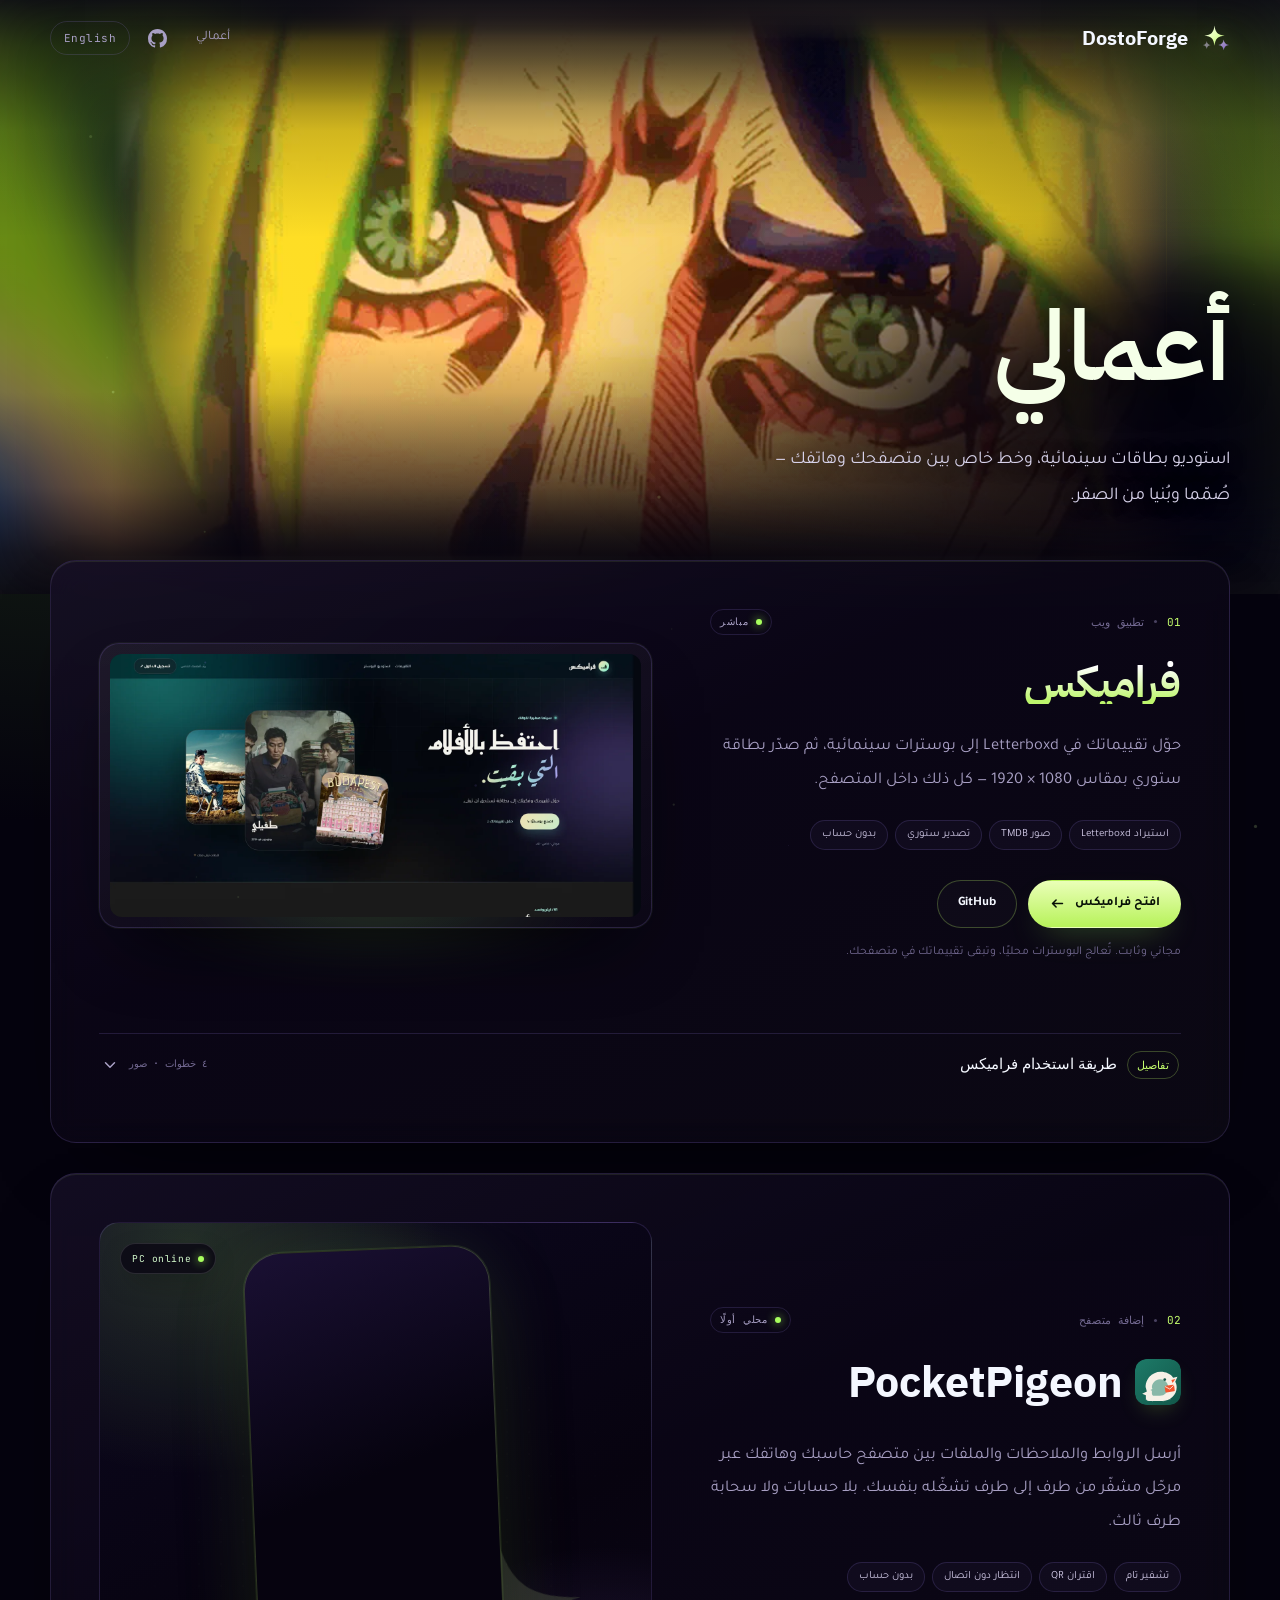
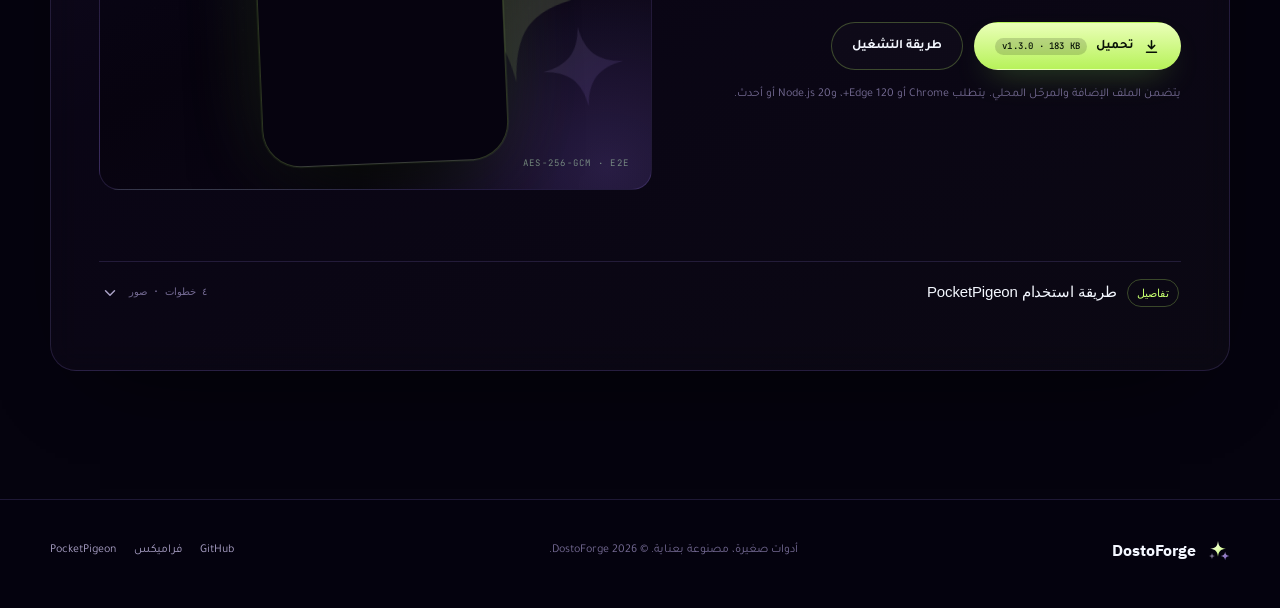
==== commit 0a72a55a: "Reflect the live hero animation in a glassy backdrop Replace the static side fill with a low-res ani" ====
--- a/ar/index.html
+++ b/ar/index.html
@@ -30,7 +30,7 @@
   <link rel="preconnect" href="https://fonts.googleapis.com">
   <link rel="preconnect" href="https://fonts.gstatic.com" crossorigin>
   <link href="https://fonts.googleapis.com/css2?family=IBM+Plex+Sans+Arabic:wght@300;400;500;600;700&family=JetBrains+Mono:wght@400;500&family=Tajawal:wght@400;500;700&display=swap" rel="stylesheet">
-  <link rel="stylesheet" href="../styles.css?v=8">
+  <link rel="stylesheet" href="../styles.css?v=9">
   <script>document.documentElement.classList.add('js');</script>
   <script src="../app.js?v=3" defer></script>
 </head>
--- a/styles.css
+++ b/styles.css
@@ -222,9 +222,9 @@
   position: absolute;
   inset: -12%;
   z-index: -2;
-  background: url("assets/hero/hero-heaven-996.webp") center / cover no-repeat;
-  filter: blur(70px) grayscale(0.82) brightness(0.34) contrast(1.06);
-  opacity: 0.92;
+  background: url("assets/hero/hero-heaven-ambient.webp") center / cover no-repeat;
+  filter: blur(46px) saturate(1.22) brightness(0.66) contrast(1.04);
+  opacity: 0.95;
   pointer-events: none;
 }
 
@@ -235,18 +235,19 @@
   z-index: 1;
   pointer-events: none;
   background:
-    linear-gradient(180deg, rgba(5, 3, 14, 0.88) 0%, rgba(5, 3, 14, 0.2) 20%, transparent 38%),
-    linear-gradient(90deg, rgba(5, 3, 14, 0.5) 0%, rgba(5, 3, 14, 0.18) 30%, transparent 56%),
-    radial-gradient(48% 58% at 10% 72%, rgba(150, 100, 255, 0.14), transparent 72%),
-    radial-gradient(40% 50% at 72% 22%, rgba(166, 255, 90, 0.09), transparent 70%);
+    linear-gradient(180deg, rgba(5, 3, 14, 0.94) 0%, rgba(5, 3, 14, 0.6) 8%, rgba(5, 3, 14, 0.18) 22%, transparent 40%),
+    linear-gradient(0deg, var(--bg) 0%, rgba(5, 3, 14, 0.82) 7%, rgba(5, 3, 14, 0.32) 18%, transparent 34%),
+    linear-gradient(90deg, rgba(5, 3, 14, 0.32) 0%, rgba(5, 3, 14, 0.1) 30%, transparent 56%),
+    linear-gradient(115deg, rgba(255, 255, 255, 0.07) 0%, transparent 20%, transparent 62%, rgba(255, 255, 255, 0.035) 78%, transparent 92%);
+  box-shadow: inset 0 0 170px rgba(198, 255, 110, 0.035), inset 0 0 60px rgba(255, 255, 255, 0.04);
 }
 
 html[dir="rtl"] .hero::before {
   background:
-    linear-gradient(180deg, rgba(5, 3, 14, 0.88) 0%, rgba(5, 3, 14, 0.2) 20%, transparent 38%),
-    linear-gradient(270deg, rgba(5, 3, 14, 0.5) 0%, rgba(5, 3, 14, 0.18) 30%, transparent 56%),
-    radial-gradient(48% 58% at 90% 72%, rgba(150, 100, 255, 0.14), transparent 72%),
-    radial-gradient(40% 50% at 28% 22%, rgba(166, 255, 90, 0.09), transparent 70%);
+    linear-gradient(180deg, rgba(5, 3, 14, 0.94) 0%, rgba(5, 3, 14, 0.6) 8%, rgba(5, 3, 14, 0.18) 22%, transparent 40%),
+    linear-gradient(0deg, var(--bg) 0%, rgba(5, 3, 14, 0.82) 7%, rgba(5, 3, 14, 0.32) 18%, transparent 34%),
+    linear-gradient(270deg, rgba(5, 3, 14, 0.32) 0%, rgba(5, 3, 14, 0.1) 30%, transparent 56%),
+    linear-gradient(245deg, rgba(255, 255, 255, 0.07) 0%, transparent 20%, transparent 62%, rgba(255, 255, 255, 0.035) 78%, transparent 92%);
 }
 
 .hero-grid {
@@ -1524,4 +1525,8 @@
   .embers {
     display: none;
   }
-}
+
+  .hero::after {
+    background-image: url("assets/hero/hero-heaven-996.webp");
+  }
+}
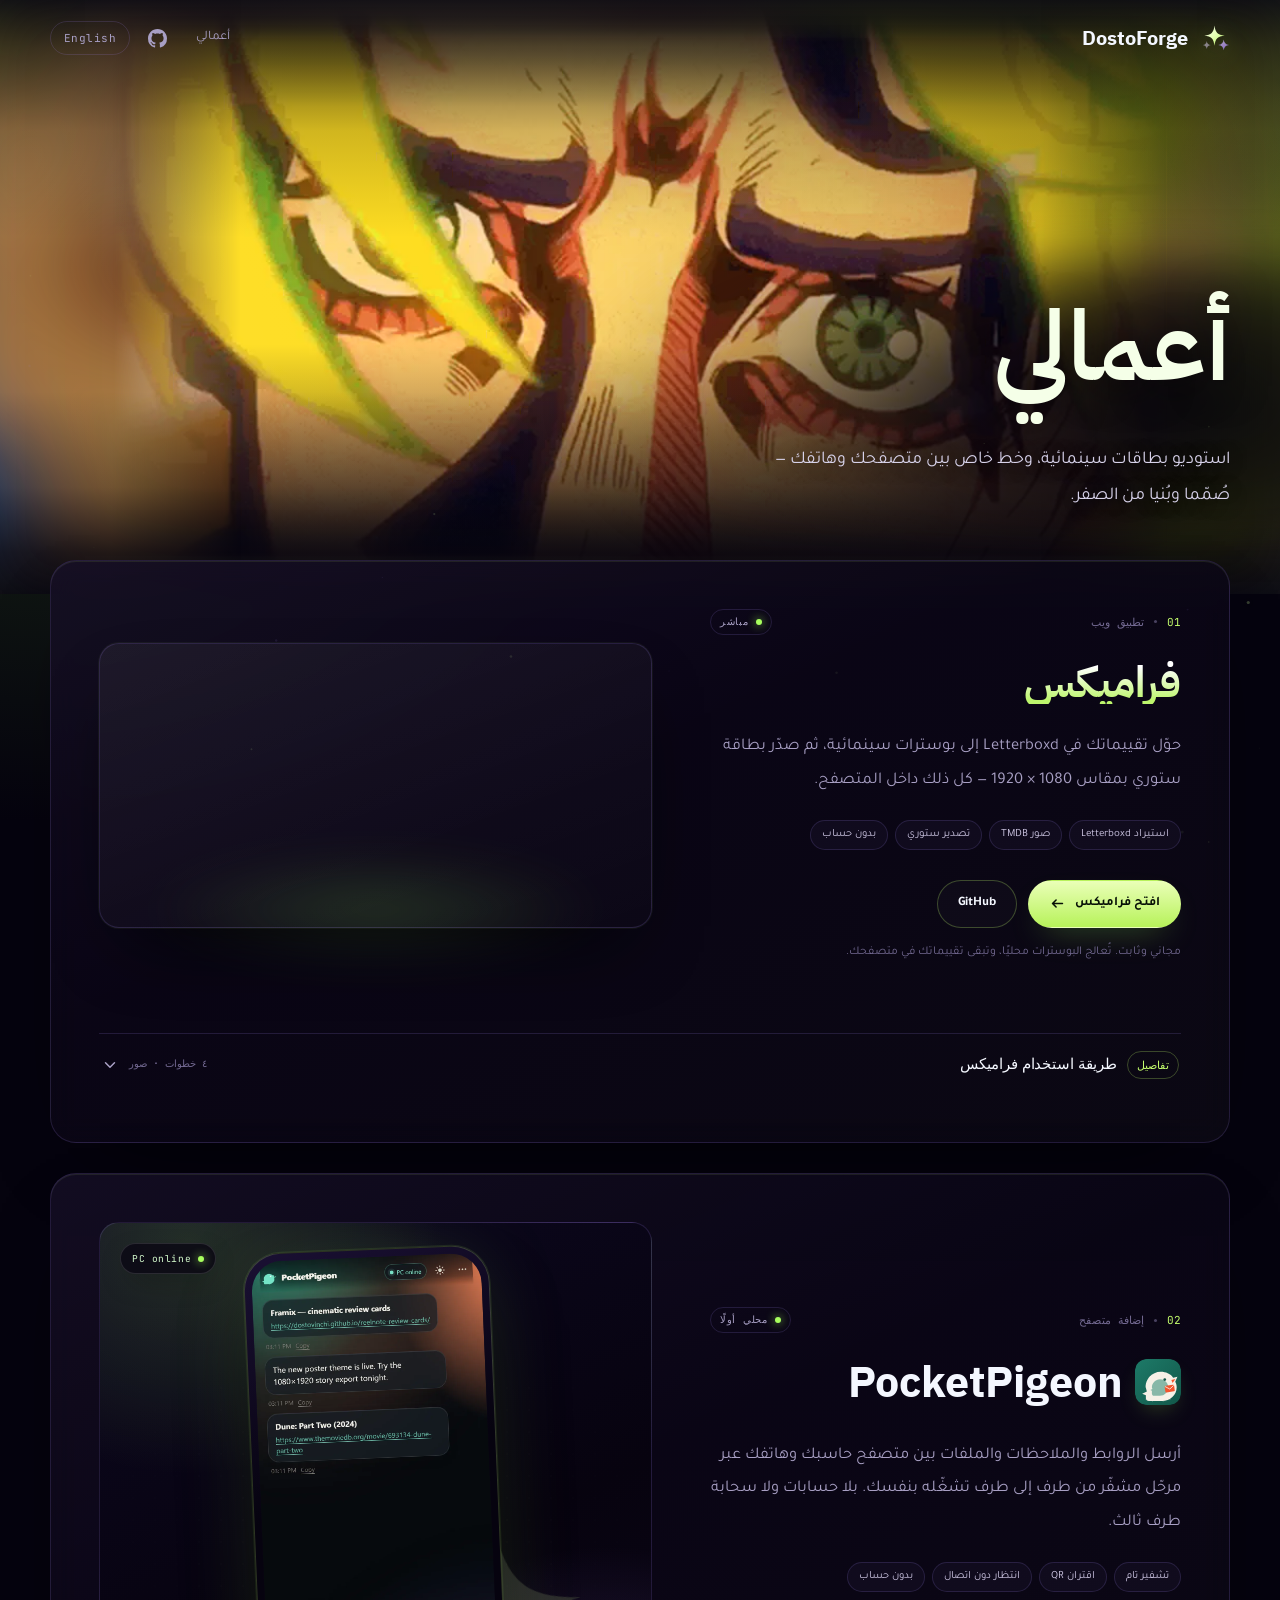
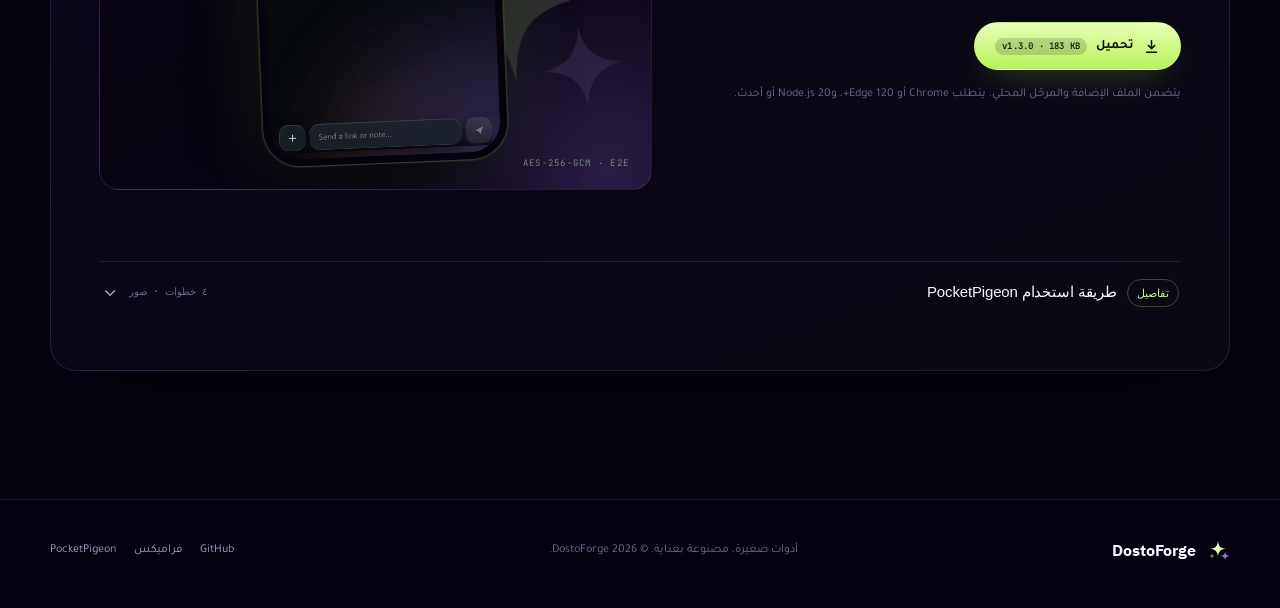
==== commit 7ec1dd95: "Remove the quick-start modal and guide tips Fold the relay setup into PocketPigeon's first guide ste" ====
--- a/ar/index.html
+++ b/ar/index.html
@@ -30,9 +30,9 @@
   <link rel="preconnect" href="https://fonts.googleapis.com">
   <link rel="preconnect" href="https://fonts.gstatic.com" crossorigin>
   <link href="https://fonts.googleapis.com/css2?family=IBM+Plex+Sans+Arabic:wght@300;400;500;600;700&family=JetBrains+Mono:wght@400;500&family=Tajawal:wght@400;500;700&display=swap" rel="stylesheet">
-  <link rel="stylesheet" href="../styles.css?v=9">
+  <link rel="stylesheet" href="../styles.css?v=10">
   <script>document.documentElement.classList.add('js');</script>
-  <script src="../app.js?v=3" defer></script>
+  <script src="../app.js?v=4" defer></script>
 </head>
 <body>
   <canvas class="embers" data-embers aria-hidden="true"></canvas>
@@ -111,7 +111,6 @@
             <svg class="guide-chev" viewBox="0 0 24 24" fill="none" stroke="currentColor" stroke-width="2" stroke-linecap="round" stroke-linejoin="round" aria-hidden="true"><path d="m6 9 6 6 6-6"/></svg>
           </summary>
           <div class="guide-body">
-            <div class="guide-column">
             <ol class="guide-steps">
               <li class="guide-step">
                 <span class="guide-index">٠١</span>
@@ -142,8 +141,6 @@
                 </div>
               </li>
             </ol>
-            <p class="guide-tip"><b>نصيحة</b> كل شيء في فراميكس يُعالج داخل متصفحك — بدون حساب أو رفع.</p>
-            </div>
             <div class="guide-media">
               <figure class="guide-shot">
                 <img src="../assets/framix/guide-import.webp" width="1120" height="204" alt="حقل استيراد تقييمات ليتربوكسد في فراميكس مع خانة اسم المستخدم وزر الاستيراد" loading="lazy" decoding="async">
@@ -183,7 +180,6 @@
               تحميل
               <span class="btn-badge">v1.3.0 · 183 KB</span>
             </a>
-            <button class="btn btn-ghost" type="button" data-open-steps>طريقة التشغيل</button>
           </div>
           <p class="footnote">يتضمن الملف الإضافة والمرحّل المحلي. يتطلب Chrome أو Edge 120+، وNode.js 20 أو أحدث.</p>
         </div>
@@ -203,13 +199,12 @@
             <svg class="guide-chev" viewBox="0 0 24 24" fill="none" stroke="currentColor" stroke-width="2" stroke-linecap="round" stroke-linejoin="round" aria-hidden="true"><path d="m6 9 6 6 6-6"/></svg>
           </summary>
           <div class="guide-body">
-            <div class="guide-column">
             <ol class="guide-steps">
               <li class="guide-step">
                 <span class="guide-index">٠١</span>
                 <div>
                   <strong>جهّزه مرة واحدة</strong>
-                  <p>نزّل الملف، شغّل المرحّل، وحمّل الإضافة. زر «طريقة التشغيل» يشرح الخطوات بالتفصيل.</p>
+                  <p>نزّل الملف وفك ضغطه، شغّل <code>start-relay.cmd</code> على ويندوز أو <code>cd server &amp;&amp; npm install &amp;&amp; npm start</code>، ثم حمّل مجلد <code>extension</code> من <code>chrome://extensions</code>.</p>
                 </div>
               </li>
               <li class="guide-step">
@@ -234,8 +229,6 @@
                 </div>
               </li>
             </ol>
-            <p class="guide-tip"><b>نصيحة</b> المرحّل لا يخزّن إلا النص المشفّر، ومفتاح الغرفة لا يغادر جهازيك.</p>
-            </div>
             <div class="guide-media guide-media-pigeon">
               <div class="guide-phones">
                 <figure class="guide-phone-item">
@@ -273,29 +266,5 @@
       </nav>
     </div>
   </footer>
-
-  <dialog class="dialog" data-steps-dialog aria-labelledby="steps-title">
-    <div class="dialog-body">
-      <button class="dialog-close" type="button" data-close-dialog aria-label="إغلاق">×</button>
-      <p class="dialog-kicker">PocketPigeon · البدء السريع</p>
-      <h2 id="steps-title">شغّله في ثلاث خطوات</h2>
-      <p class="intro">PocketPigeon نصفان: إضافة للمتصفح، ومرحّل صغير يعمل على حاسبك.</p>
-      <ol class="steps">
-        <li>
-          <strong>شغّل المرحّل</strong>
-          <p>على ويندوز، فك ضغط الملف وانقر نقرًا مزدوجًا على <code>start-relay.cmd</code>. أو نفّذ <code>cd server &amp;&amp; npm install &amp;&amp; npm start</code>. أبقِ النافذة مفتوحة.</p>
-        </li>
-        <li>
-          <strong>حمّل الإضافة</strong>
-          <p>افتح <code>chrome://extensions</code>، فعّل «وضع المطوّر»، اختر <strong>تحميل غير مضغوط</strong> وحدد مجلد <code>extension</code>.</p>
-        </li>
-        <li>
-          <strong>اقرن هاتفك</strong>
-          <p>ضع الهاتف على نفس شبكة Wi-Fi، افتح الإضافة وامسح رمز QR. تُشفّر الرسائل على الجهازين.</p>
-        </li>
-      </ol>
-      <p class="dialog-note">Node.js 20+ · ويندوز أو macOS أو Linux · لا يخزّن المرحّل سوى النص المشفّر.</p>
-    </div>
-  </dialog>
 </body>
 </html>
--- a/styles.css
+++ b/styles.css
@@ -716,45 +716,6 @@
   list-style: none;
 }
 
-.guide-column {
-  display: grid;
-  align-content: start;
-  gap: 18px;
-  min-width: 0;
-}
-
-.guide-tip {
-  margin: 0;
-  padding: 12px 14px;
-  border: 1px dashed rgba(198, 255, 110, 0.24);
-  border-radius: 12px;
-  background: rgba(198, 255, 110, 0.035);
-  color: var(--faint);
-  font-size: 12px;
-  line-height: 1.7;
-}
-
-.guide-tip b {
-  margin-inline-end: 6px;
-  color: var(--accent);
-  font-family: var(--mono);
-  font-size: 10px;
-  font-weight: 500;
-  letter-spacing: 0.08em;
-  text-transform: uppercase;
-}
-
-html[lang="ar"] .guide-tip {
-  font-size: 13px;
-  line-height: 1.85;
-}
-
-html[lang="ar"] .guide-tip b {
-  font-family: var(--body);
-  font-size: 12px;
-  letter-spacing: 0;
-}
-
 .guide-step {
   display: grid;
   grid-template-columns: 30px minmax(0, 1fr);
@@ -1056,150 +1017,6 @@
   box-shadow: 0 0 10px rgba(168, 255, 94, 0.95);
 }
 
-/* Dialog */
-.dialog {
-  width: min(92vw, 520px);
-  padding: 0;
-  border: 1px solid rgba(198, 255, 110, 0.28);
-  border-radius: 22px;
-  background: #071120;
-  color: var(--ink);
-  box-shadow: 0 50px 120px -30px rgba(0, 0, 0, 0.9);
-}
-
-.dialog::backdrop {
-  background: rgba(3, 2, 8, 0.74);
-  -webkit-backdrop-filter: blur(6px);
-  backdrop-filter: blur(6px);
-}
-
-.dialog-body {
-  position: relative;
-  padding: clamp(24px, 4vw, 36px);
-}
-
-.dialog-close {
-  position: absolute;
-  inset-inline-end: 14px;
-  top: 12px;
-  width: 34px;
-  height: 34px;
-  border: 0;
-  border-radius: 50%;
-  background: rgba(255, 255, 255, 0.05);
-  color: var(--muted);
-  font-size: 20px;
-  line-height: 1;
-  display: grid;
-  place-items: center;
-}
-
-.dialog-close:hover {
-  background: rgba(255, 255, 255, 0.1);
-  color: var(--ink);
-}
-
-.dialog-kicker {
-  margin: 0 0 10px;
-  font-family: var(--mono);
-  font-size: 10px;
-  letter-spacing: 0.16em;
-  text-transform: uppercase;
-  color: var(--accent);
-}
-
-html[lang="ar"] .dialog-kicker {
-  letter-spacing: 0.04em;
-  font-size: 11px;
-}
-
-.dialog h2 {
-  margin: 0 0 8px;
-  font-family: var(--display);
-  font-size: clamp(24px, 3vw, 30px);
-  line-height: 1.2;
-  letter-spacing: -0.02em;
-}
-
-html[lang="ar"] .dialog h2 {
-  letter-spacing: 0;
-  line-height: 1.45;
-}
-
-.dialog .intro {
-  margin: 0;
-  color: var(--muted);
-  font-size: 13px;
-  line-height: 1.8;
-}
-
-.steps {
-  display: grid;
-  gap: 16px;
-  margin: 24px 0 0;
-  padding: 0;
-  list-style: none;
-  counter-reset: step;
-}
-
-.steps li {
-  position: relative;
-  display: grid;
-  gap: 5px;
-  padding-inline-start: 44px;
-  counter-increment: step;
-}
-
-.steps li::before {
-  content: counter(step, decimal-leading-zero);
-  position: absolute;
-  inset-inline-start: 0;
-  top: 2px;
-  font-family: var(--mono);
-  font-size: 11px;
-  color: var(--accent);
-  border: 1px solid rgba(198, 255, 110, 0.3);
-  border-radius: 50%;
-  width: 29px;
-  height: 29px;
-  display: grid;
-  place-items: center;
-}
-
-.steps strong {
-  font-size: 13.5px;
-  font-weight: 700;
-}
-
-.steps p {
-  margin: 0;
-  color: var(--muted);
-  font-size: 12.5px;
-  line-height: 1.8;
-}
-
-.steps code {
-  font-family: var(--mono);
-  font-size: 11px;
-  color: #e5ffc8;
-  background: rgba(255, 255, 255, 0.06);
-  border: 1px solid var(--line);
-  border-radius: 6px;
-  padding: 1px 5px;
-  direction: ltr;
-  unicode-bidi: embed;
-  display: inline-block;
-}
-
-.dialog-note {
-  margin: 24px 0 0;
-  padding-top: 16px;
-  border-top: 1px solid var(--line);
-  color: var(--faint);
-  font-size: 11px;
-  line-height: 1.8;
-}
-
 /* Footer */
 .site-footer {
   border-top: 1px solid var(--line);
